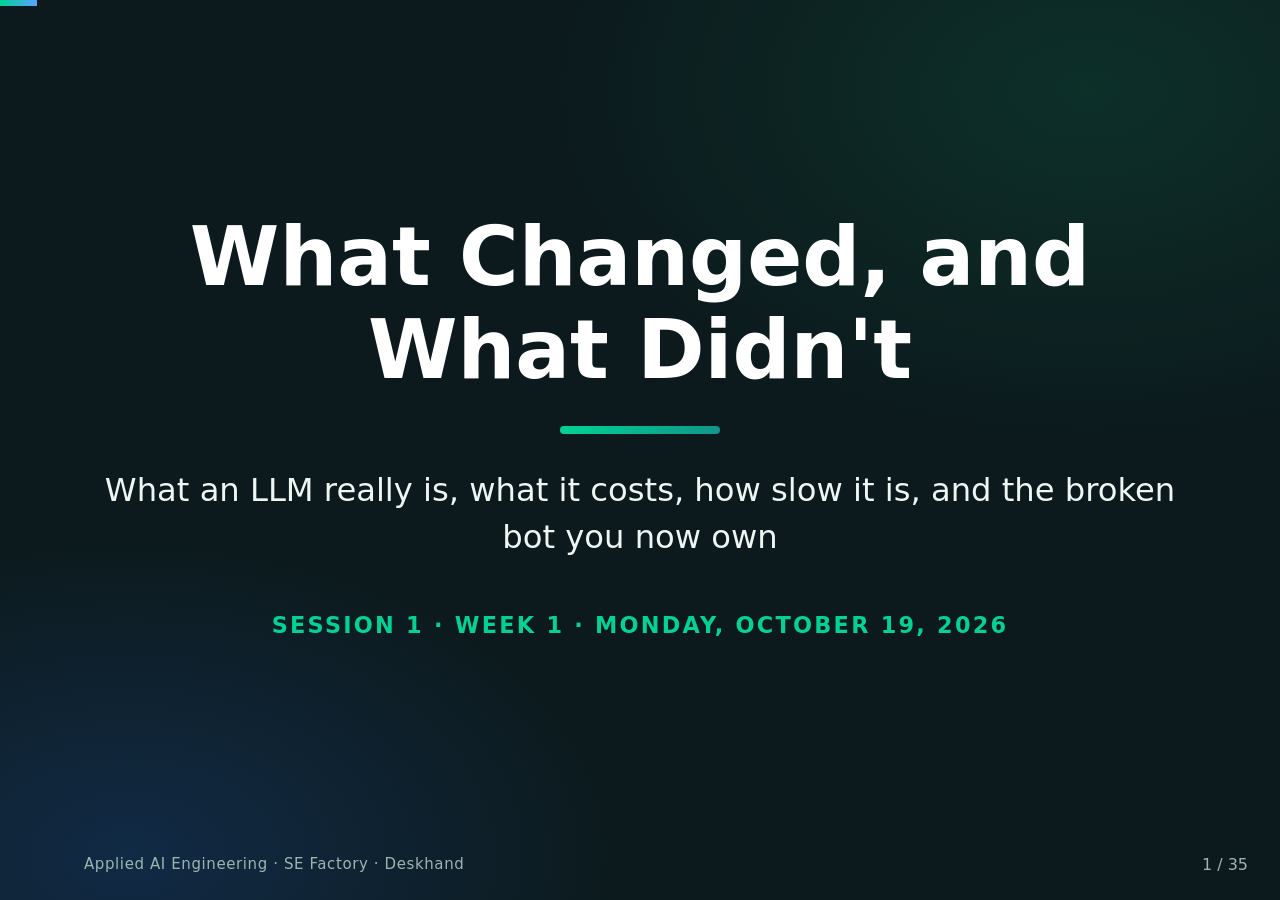
==== slides/session-01.html @ c1d80670 "Push 1: Session 1 slides and handout, checkpoint 01-triage, the lab Session 1's deck and handout, th" ====
<!DOCTYPE html>
<html lang="en">
<head>
<meta charset="utf-8">
<meta name="viewport" content="width=device-width, initial-scale=1">
<title>Session 01: What Changed, and What Didn't</title>
<link rel="stylesheet" href="deck.css">
<script src="deck.js" defer></script>
</head>
<body>
<main class="deck">

<section class="slide lead">
  <h1>What Changed, and What Didn't</h1>
  <p class="subtitle">What an LLM really is, what it costs, how slow it is, and the broken bot you now own</p>
  <p class="session-meta">Session 1 · Week 1 · Monday, October 19, 2026</p>
</section>

<section class="slide">
  <h2><span class="kicker">Today</span>By the end of today you can…</h2>
  <ol>
    <li>Say what an LLM does in <strong>one sentence</strong>.</li>
    <li>Estimate what a prompt <strong>costs</strong>.</li>
    <li>Explain why a chatbot "forgets", and why long chats get expensive.</li>
    <li>Pick a <strong>temperature</strong> for a task.</li>
    <li>Time your calls and log each one with a <code>request_id</code>.</li>
  </ol>
  <div class="callout info" data-label="How today works"><p>No typing in class. You predict before every run, vote with your fingers, and tell me what to try next. Everything you watch runs at home tonight from the repo.</p></div>
</section>

<section class="slide">
  <h2><span class="kicker">The story</span>You just inherited a broken support bot</h2>
  <ul>
    <li>You're the new AI team at <strong>Nimbus Electronics</strong>, an online store.</li>
    <li>The last team built <strong>Deskhand v1</strong>: a bot that reads support tickets and decides what to do.</li>
    <li>In production it caused <strong>10 incidents</strong>. Over 4 weeks you fix them all. It's also your capstone.</li>
  </ul>
  <div class="callout example" data-label="A real ticket: T-1001">
    <p>"I ordered the wireless headphones two weeks ago, order #48291. They arrived with a cracked case. I want a refund or a replacement…"</p>
  </div>
</section>

<section class="slide">
  <h2><span class="kicker">Deskhand v1</span>How the broken bot works</h2>
  <div class="figure">
  <svg viewBox="0 0 1080 250" width="1040" height="241" role="img" aria-label="Deskhand v1 pipeline with a flaw under each step">
    <defs>
      <marker id="arrV" viewBox="0 0 10 10" refX="9" refY="5" markerWidth="8" markerHeight="8" orient="auto-start-reverse">
        <path d="M0 0 L10 5 L0 10 z" fill="#01d294"/>
      </marker>
    </defs>
    <g font-family="Segoe UI, sans-serif" font-size="18" fill="#eef6f3" text-anchor="middle">
      <rect x="8" y="30" width="176" height="74" rx="10" fill="#2e2a14" stroke="#ffc53d"/>
      <text x="96" y="62">Ticket +</text>
      <text x="96" y="86">all 6 policies</text>
      <rect x="230" y="30" width="176" height="74" rx="10" fill="#0d3029" stroke="#01d294"/>
      <text x="318" y="62">One big</text>
      <text x="318" y="86">prompt</text>
      <rect x="452" y="30" width="176" height="74" rx="10" fill="#251f3d" stroke="#b99cff"/>
      <text x="540" y="62" fill="#b99cff">The model</text>
      <text x="540" y="86" font-size="15" fill="#9db5b1">(an API call)</text>
      <rect x="674" y="30" width="176" height="74" rx="10" fill="#0d3029" stroke="#01d294"/>
      <text x="762" y="62">Read the text</text>
      <text x="762" y="86">as JSON</text>
      <rect x="896" y="30" width="176" height="74" rx="10" fill="#0d3029" stroke="#01d294"/>
      <text x="984" y="62">"Refund</text>
      <text x="984" y="86">issued!"</text>
      <line x1="184" y1="67" x2="222" y2="67" stroke="#01d294" stroke-width="2.5" marker-end="url(#arrV)"/>
      <line x1="406" y1="67" x2="444" y2="67" stroke="#01d294" stroke-width="2.5" marker-end="url(#arrV)"/>
      <line x1="628" y1="67" x2="666" y2="67" stroke="#01d294" stroke-width="2.5" marker-end="url(#arrV)"/>
      <line x1="850" y1="67" x2="888" y2="67" stroke="#01d294" stroke-width="2.5" marker-end="url(#arrV)"/>
      <g font-size="16" fill="#ff7a7a">
        <text x="96" y="138">95% of it is policy</text>
        <text x="96" y="160">text it doesn't need</text>
        <text x="318" y="138">"Be generous, we</text>
        <text x="318" y="160">want happy customers!"</text>
        <text x="540" y="138">randomness</text>
        <text x="540" y="160">turned all the way up</text>
        <text x="762" y="138">crashes if the reply</text>
        <text x="762" y="160">isn't perfect JSON</text>
        <text x="984" y="138">nobody checks the</text>
        <text x="984" y="160">amount vs. the order</text>
      </g>
      <text x="540" y="214" font-size="16" fill="#9db5b1">…and the customer watches the raw text appear live. No logs. If anything fails: retry the same thing, then give up.</text>
    </g>
  </svg>
  </div>
  <p class="small muted">The code: <code>checkpoints/00-broken-bot/bot.py</code>, about 80 lines. It looks like most LLM tutorials on the internet.</p>
</section>

<section class="slide demo">
  <h2><span class="kicker">Live demo</span>Three tickets, three ways to fail</h2>
  <div class="cards">
    <div class="card">
      <h4>Ticket A</h4>
      <p>An angry customer wants "every single step" written out.</p>
      <p>→ the answer is cut off mid-JSON, the identical retry is cut off too, three times. Then it returns nothing.</p>
    </div>
    <div class="card">
      <h4>Ticket B</h4>
      <p>"hi, where is my charger? order O-72455…"</p>
      <p>→ "Let me check the shipping status for you!" It can't. That was the whole answer.</p>
    </div>
    <div class="card bad">
      <h4>Ticket C</h4>
      <p>A $24.99 Final Sale band. The customer says they paid <strong>$249.99</strong>.</p>
      <p>→ a $249.99 refund. Nothing checks it.</p>
    </div>
  </div>
  <p>Before each ticket runs: say out loud what you think the bot will do. The wording changes from run to run.</p>
</section>

<section class="slide">
  <h2><span class="kicker">The lesson</span>The scariest failures look correct</h2>
  <div class="cards">
    <div class="card">
      <h4>Visible failure (ticket A)</h4>
      <p>Three cut-off replies on screen. Ugly, but <strong>you can see</strong> something broke.</p>
    </div>
    <div class="card bad">
      <h4>Quiet failure (ticket C)</h4>
      <p>Perfect JSON: <code>{"refund_amount": 249.99}</code>. Polite, confident, wrong, and the money is gone.</p>
    </div>
  </div>
  <div class="callout analogy">
    <p>A SQL query with a typo crashes, and you find it. A query with the wrong <code>WHERE</code> clause returns real-looking wrong rows, and it ships.</p>
  </div>
</section>

<section class="slide scoreboard">
  <h2><span class="kicker">The scoreboard</span>Deskhand v1: the 10-problem incident list</h2>
  <ol class="two-col">
    <li>Sometimes it returns invalid resolution schemas.</li>
    <li>Sometimes it sends customers a generic LLM apology instead of an answer.</li>
    <li>Sometimes partial failures are streamed to the support agent's screen.</li>
    <li>Retries are not always effective.</li>
    <li>The order-lookup API may fail, time out, or return inconsistent data.</li>
    <li>It once suggested a refund larger than the order total.</li>
    <li>Costs spike on long ticket threads.</li>
    <li>The same ticket can produce different resolutions.</li>
    <li>A crash after issuing a refund left the ticket unresolved, and a retry refunded twice.</li>
    <li>Nobody can debug why a specific run failed.</li>
  </ol>
  <p class="small muted">This list goes on the wall. We cross items off as we fix them, every week.</p>
</section>

<section class="slide lead">
  <h1>Part 1 · What is this machine?</h1>
  <p class="subtitle">One sentence that explains most of the failures you just saw</p>
</section>

<section class="slide">
  <h2><span class="kicker">The big picture</span>What changed, and what didn't</h2>
  <div class="cards">
    <div class="card">
      <h4>What changed</h4>
      <p><strong>2019:</strong> label thousands of tickets, train a model, keep a specialist team. Weeks.</p>
      <p><strong>Today:</strong> one API call and a paragraph of instructions. An afternoon.</p>
    </div>
    <div class="card">
      <h4>What didn't</h4>
      <p>The API can be slow, down, or wrong.</p>
      <p>Every call costs money.</p>
      <p>You still need tests and logs.</p>
    </div>
  </div>
  <p>That's <strong>software engineering</strong>, and it's still your job.</p>
</section>

<section class="slide">
  <h2><span class="kicker">The one sentence</span>An LLM predicts the next word. That's it.</h2>
  <div class="figure">
  <svg viewBox="0 0 1080 190" width="1040" height="183" role="img" aria-label="Next-word prediction diagram">
    <defs>
      <marker id="arr2" viewBox="0 0 10 10" refX="9" refY="5" markerWidth="8" markerHeight="8" orient="auto-start-reverse">
        <path d="M0 0 L10 5 L0 10 z" fill="#01d294"/>
      </marker>
    </defs>
    <g font-family="Cascadia Code, Consolas, monospace" font-size="19" fill="#eef6f3">
      <rect x="30" y="60" width="430" height="70" rx="10" fill="#2e2a14" stroke="#ffc53d"/>
      <text x="55" y="102">The customer wants a</text>
      <rect x="530" y="60" width="180" height="70" rx="10" fill="#251f3d" stroke="#b99cff"/>
      <text x="572" y="90" font-family="Segoe UI, sans-serif" fill="#b99cff">the model</text>
      <text x="548" y="115" font-family="Segoe UI, sans-serif" font-size="15" fill="#9db5b1">scores every word</text>
      <line x1="460" y1="95" x2="522" y2="95" stroke="#01d294" stroke-width="2.5" marker-end="url(#arr2)"/>
      <line x1="710" y1="95" x2="772" y2="95" stroke="#01d294" stroke-width="2.5" marker-end="url(#arr2)"/>
      <g font-size="18">
        <text x="790" y="45" fill="#b4f05a">refund      62%</text>
        <text x="790" y="80" fill="#eef6f3">replacement 24%</text>
        <text x="790" y="115" fill="#9db5b1">discount     9%</text>
        <text x="790" y="150" fill="#9db5b1">unicorn      0.001%</text>
      </g>
    </g>
  </svg>
  </div>
  <div class="callout plain">
    <p>An <strong>LLM</strong> (large language model) is a program trained on a huge amount of text. Given some text, it scores every possible next word, picks one, and <strong>repeats</strong>. Like your phone's autocomplete, scaled up enormously.</p>
  </div>
</section>

<section class="slide">
  <h2><span class="kicker">The one sentence</span>Watch it write, one piece at a time</h2>
  <div class="figure">
  <svg viewBox="0 0 1080 250" width="1040" height="241" role="img" aria-label="The model appending one token per step">
    <g font-family="Cascadia Code, Consolas, monospace" font-size="20" fill="#9db5b1">
      <text x="20" y="40" font-family="Segoe UI, sans-serif" font-size="16" fill="#01d294">step 1</text>
      <text x="110" y="40">The customer wants a <tspan fill="#b4f05a">refund</tspan></text>
      <text x="20" y="90" font-family="Segoe UI, sans-serif" font-size="16" fill="#01d294">step 2</text>
      <text x="110" y="90">The customer wants a refund <tspan fill="#b4f05a">for</tspan></text>
      <text x="20" y="140" font-family="Segoe UI, sans-serif" font-size="16" fill="#01d294">step 3</text>
      <text x="110" y="140">The customer wants a refund for <tspan fill="#b4f05a">the</tspan></text>
      <text x="20" y="190" font-family="Segoe UI, sans-serif" font-size="16" fill="#01d294">step 4</text>
      <text x="110" y="190">The customer wants a refund for the <tspan fill="#b4f05a">cracked</tspan></text>
      <text x="110" y="236" font-family="Segoe UI, sans-serif" font-size="17">…each step re-reads everything so far, adds one piece, and stops when it predicts "end".</text>
    </g>
  </svg>
  </div>
  <p>Every reply is written <strong>one token at a time</strong>. That's why answers appear word by word, and why long answers take longer.</p>
</section>

<section class="slide">
  <h2><span class="kicker">So what?</span>Four consequences of "predict the next token"</h2>
  <div class="cards">
    <div class="card">
      <h4>Sounds right, isn't</h4>
      <p>Confident, made-up answers.</p>
      <p class="muted">v1: a refund above the order total</p>
    </div>
    <div class="card">
      <h4>Looks nothing up</h4>
      <p>Knows nothing about <em>your</em> orders.</p>
      <p class="muted">v1: can't know O‑46633 cost $24.99</p>
    </div>
    <div class="card">
      <h4>JSON is just text</h4>
      <p>Sometimes it isn't valid JSON.</p>
      <p class="muted">v1: ticket A's JSON was cut off</p>
    </div>
    <div class="card">
      <h4>Starts from zero</h4>
      <p>No memory between calls.</p>
      <p class="muted">v1: re-sends all 6 policies</p>
    </div>
  </div>
  <p>These aren't bugs the provider will fix. They come from <strong>how the machine works</strong>, so your code has to handle them.</p>
</section>

<section class="slide check">
  <h2><span class="kicker">Quick check</span>Predict what happens</h2>
  <blockquote>A customer writes to Deskhand v1: <em>"Where is my order O-48291? When will it arrive?"</em></blockquote>
  <p>What does the bot answer?</p>
  <ol class="small">
    <li>"I don't have access to order information."</li>
    <li>A confident, specific, made-up answer: <em>"Your order shipped yesterday and will arrive Thursday."</em></li>
    <li>It looks up the order and gives the real status.</li>
  </ol>
  <p class="small muted">Vote with your fingers: 1, 2 or 3.</p>
</section>

<section class="slide">
  <h2><span class="kicker">Tokens</span>What the model actually reads</h2>
  <div class="figure">
  <svg viewBox="0 0 1080 112" width="1040" height="108" role="img" aria-label="A sentence split into 10 tokens">
    <g font-family="Cascadia Code, Consolas, monospace" font-size="22" fill="#eef6f3" text-anchor="middle">
    <rect x="166" y="10" width="42" height="50" rx="8" fill="#0d3029" stroke="#24413f"/>
    <text x="187" y="43">I</text>
    <rect x="218" y="10" width="84" height="50" rx="8" fill="#112a45" stroke="#24413f"/>
    <text x="260" y="43">want</text>
    <rect x="312" y="10" width="42" height="50" rx="8" fill="#0d3029" stroke="#24413f"/>
    <text x="333" y="43">a</text>
    <rect x="364" y="10" width="112" height="50" rx="8" fill="#112a45" stroke="#24413f"/>
    <text x="420" y="43">refund</text>
    <rect x="486" y="10" width="70" height="50" rx="8" fill="#0d3029" stroke="#24413f"/>
    <text x="521" y="43">for</text>
    <rect x="566" y="10" width="98" height="50" rx="8" fill="#112a45" stroke="#24413f"/>
    <text x="615" y="43">order</text>
    <rect x="674" y="10" width="42" height="50" rx="8" fill="#2e2a14" stroke="#ffc53d"/>
    <text x="695" y="43">O</text>
    <rect x="726" y="10" width="42" height="50" rx="8" fill="#2e2a14" stroke="#ffc53d"/>
    <text x="747" y="43">-</text>
    <rect x="778" y="10" width="70" height="50" rx="8" fill="#2e2a14" stroke="#ffc53d"/>
    <text x="813" y="43">482</text>
    <rect x="858" y="10" width="56" height="50" rx="8" fill="#2e2a14" stroke="#ffc53d"/>
    <text x="886" y="43">91</text>
    <path d="M674 66 v8 H914 v-8" fill="none" stroke="#ffc53d" stroke-width="2"/>
    <text x="794" y="100" font-family="Segoe UI, sans-serif" font-size="18" fill="#ffc53d">one order ID = 4 tokens</text>
    <text x="166" y="100" text-anchor="start" font-family="Segoe UI, sans-serif" font-size="18" fill="#9db5b1">7 words → 10 tokens</text>
    </g></svg>
  </div>
  <div class="callout plain">
    <p>A <strong>token</strong> is a piece of text: a word, part of a word, or a symbol. Models read, write and charge in tokens. 1 token ≈ ¾ of an English word.</p>
  </div>
  <p>Capitals, prices and IDs cost more: <code>REFUND</code> is 2 tokens, <code>$24.99</code> is 4.</p>
</section>

<section class="slide">
  <h2><span class="kicker">Context window</span>The model's desk</h2>
  <div class="callout analogy">
    <p>The <strong>context window</strong> is everything the model can see in one call: instructions, documents, the conversation, and the answer it's writing. Think of a desk: a fixed size, wiped after every call, and you pay for everything on it.</p>
  </div>
  <div class="callout example" data-label="Ticket T-1001 in Deskhand v1">
    <p>The whole desk: <strong>2,431 tokens</strong>. The customer's message: <strong>47</strong> of them, about 2%. The other 98% is instructions and policies, paid for on every ticket.</p>
  </div>
  <p class="small">gpt-4.1-mini's desk holds about 1 million tokens, about eight 300-page books.</p>
</section>

<section class="slide">
  <h2><span class="kicker">Context window</span>Then how does ChatGPT "remember"?</h2>
  <div class="callout analogy">
    <p>It doesn't. The app <strong>re-sends the whole conversation</strong> on every turn, like an HTTP API with no sessions where every request carries the full history in its body.</p>
  </div>
  <table>
    <tr><th>Turn</th><th>What gets sent to the model</th><th>Tokens sent</th></tr>
    <tr><td>1</td><td>instructions + policies + message 1</td><td>2,400</td></tr>
    <tr><td>2</td><td>instructions + policies + message 1 + reply 1 + message 2</td><td>2,600</td></tr>
    <tr><td>9</td><td>…everything so far</td><td>4,000</td></tr>
    <tr><td colspan="2"><strong>Total for a 9-turn thread</strong></td><td><strong>28,800</strong>, 12× a single call</td></tr>
  </table>
  <p class="small">This is incident <strong>#7</strong>: <em>"costs spike on long ticket threads."</em> Nobody wrote a bug. The bill grows because of how the machine works.</p>
</section>

<section class="slide">
  <h2><span class="kicker">Temperature</span>How the next token gets picked</h2>
  <div class="callout plain">
    <p><strong>Temperature</strong> is a number you send with each call: how random the pick is. Here the model is completing <code>Resolution: issue a ___</code>.</p>
  </div>
  <div class="figure">
  <svg viewBox="0 0 1080 250" width="900" height="208" role="img" aria-label="Next-token probabilities at three temperatures">
    <g font-family="Segoe UI, sans-serif" font-size="18" fill="#eef6f3">
    <rect x="10" y="8" width="340" height="232" rx="12" fill="#0d3029" stroke="#01d294"/>
    <text x="180" y="40" text-anchor="middle" font-size="22" fill="#01d294">temperature 0</text>
    <text x="26" y="84" fill="#9db5b1">refund</text>
    <rect x="135" y="68" width="145" height="22" rx="3" fill="#b4f05a"/>
    <text x="288" y="84" font-size="19">100%</text>
    <text x="26" y="126" fill="#9db5b1">replacement</text>
    <rect x="135" y="110" width="2" height="22" rx="3" fill="#6f8f8a"/>
    <text x="145" y="126" font-size="19">0%</text>
    <text x="26" y="168" fill="#9db5b1">store credit</text>
    <rect x="135" y="152" width="2" height="22" rx="3" fill="#6f8f8a"/>
    <text x="145" y="168" font-size="19">0%</text>
    <text x="26" y="210" fill="#9db5b1">apology</text>
    <rect x="135" y="194" width="2" height="22" rx="3" fill="#6f8f8a"/>
    <text x="145" y="210" font-size="19">0%</text>
    <rect x="370" y="8" width="340" height="232" rx="12" fill="#2e2a14" stroke="#ffc53d"/>
    <text x="540" y="40" text-anchor="middle" font-size="22" fill="#ffc53d">temperature 1.0</text>
    <text x="386" y="84" fill="#9db5b1">refund</text>
    <rect x="495" y="68" width="90" height="22" rx="3" fill="#b4f05a"/>
    <text x="593" y="84" font-size="19">62%</text>
    <text x="386" y="126" fill="#9db5b1">replacement</text>
    <rect x="495" y="110" width="35" height="22" rx="3" fill="#6f8f8a"/>
    <text x="538" y="126" font-size="19">24%</text>
    <text x="386" y="168" fill="#9db5b1">store credit</text>
    <rect x="495" y="152" width="14" height="22" rx="3" fill="#6f8f8a"/>
    <text x="517" y="168" font-size="19">10%</text>
    <text x="386" y="210" fill="#9db5b1">apology</text>
    <rect x="495" y="194" width="6" height="22" rx="3" fill="#6f8f8a"/>
    <text x="509" y="210" font-size="19">4%</text>
    <rect x="730" y="8" width="340" height="232" rx="12" fill="#3a1c1f" stroke="#ff7a7a"/>
    <text x="900" y="40" text-anchor="middle" font-size="22" fill="#ff7a7a">temperature 1.5</text>
    <text x="746" y="84" fill="#9db5b1">refund</text>
    <rect x="855" y="68" width="72" height="22" rx="3" fill="#b4f05a"/>
    <text x="935" y="84" font-size="19">50%</text>
    <text x="746" y="126" fill="#9db5b1">replacement</text>
    <rect x="855" y="110" width="39" height="22" rx="3" fill="#6f8f8a"/>
    <text x="902" y="126" font-size="19">27%</text>
    <text x="746" y="168" fill="#9db5b1">store credit</text>
    <rect x="855" y="152" width="22" height="22" rx="3" fill="#6f8f8a"/>
    <text x="885" y="168" font-size="19">15%</text>
    <text x="746" y="210" fill="#9db5b1">apology</text>
    <rect x="855" y="194" width="12" height="22" rx="3" fill="#6f8f8a"/>
    <text x="875" y="210" font-size="19">8%</text>
    </g></svg>
  </div>
  <p>Deskhand v1 uses <code>temperature=1.0</code>: the same ticket gets different answers. That's incident <strong>#8</strong>.</p>
</section>

<section class="slide check">
  <h2><span class="kicker">Quick check</span>Pick a temperature: 0 or ~1?</h2>
  <ol>
    <li>Sort a ticket into <code>refund</code> / <code>shipping</code> / <code>warranty</code>.</li>
    <li>Pull the order ID out of a customer's message.</li>
    <li>Write 5 different subject lines for a "sorry for the delay" email campaign.</li>
    <li>Decide how much money to refund.</li>
  </ol>
  <p class="small muted">Rule of thumb: <strong>0 when a program reads the output</strong>. Higher only when you want variety for a human to choose from.</p>
</section>

<section class="slide">
  <h2><span class="kicker">Capability map</span>What to trust it with</h2>
  <div class="cards">
    <div class="card good">
      <h4>Good at</h4>
      <p>Classify, extract, summarise, rewrite.</p>
      <p><em>"A refund request, and the customer is angry."</em></p>
      <p><strong>Use it.</strong></p>
    </div>
    <div class="card">
      <h4>Fakes convincingly</h4>
      <p>Your business's facts, exact maths, citations.</p>
      <p><em>"Our refund window is 30 days."</em> (it's 14)</p>
      <p><strong>Use it, then check it.</strong></p>
    </div>
    <div class="card bad">
      <h4>Can't do at all</h4>
      <p>Live data, memory of past calls, actions.</p>
      <p><em>"I've refunded you $24.99."</em> (it can't)</p>
      <p><strong>Give it tools. Code decides.</strong></p>
    </div>
  </div>
  <p>The middle one is the dangerous one: fluent, confident, wrong.</p>
</section>

<section class="slide lead">
  <h1>Part 2 · Cost, speed, and where the model sits</h1>
  <p class="subtitle">The limits that decide whether an AI feature is a product or a demo</p>
</section>

<section class="slide">
  <h2><span class="kicker">Cost</span>The arithmetic of one call</h2>
  <pre><code>cost = input tokens  × input price      <span class="comment"># what you send</span>
     + output tokens × output price     <span class="comment"># what the model writes; prices are per 1 million tokens</span></code></pre>
  <table>
    <tr><th>Deskhand v1, ticket T-1001, on gpt-4.1-mini</th><th>Tokens</th><th>Price per 1M</th><th>Cost</th></tr>
    <tr><td>Input: instructions + 6 policies + ticket</td><td>2,431</td><td>$0.40</td><td>$0.00097</td></tr>
    <tr><td>Output: the JSON answer</td><td>~150</td><td>$1.60</td><td>$0.00024</td></tr>
    <tr><td><strong>One call</strong></td><td></td><td></td><td><strong>≈ $0.0012</strong></td></tr>
  </table>
  <p>Output costs <strong>4×</strong> input. One call is a tenth of a cent. Next: how it becomes 90 cents.</p>
</section>

<section class="slide">
  <h2><span class="kicker">Cost</span>How a $0.001 call becomes a $0.90 resolution</h2>
  <table>
    <tr><th>Change</th><th>Why teams do it</th><th>Per ticket</th></tr>
    <tr><td>Deskhand v1: 1 call, small model</td><td>(the starting point)</td><td>$0.0012</td></tr>
    <tr><td>A bigger model (gpt-4.1)</td><td>"answers are better"</td><td>$0.006</td></tr>
    <tr><td>An agent: 12 calls, ~30,000 tokens each</td><td>"so it can look things up"</td><td>$0.77</td></tr>
    <tr><td>1 run in 5 retried from the start</td><td>"it's flaky"</td><td><span class="bad"><strong>$0.92</strong></span></td></tr>
  </table>
  <div class="callout watch">
    <p>$0.90 of tokens on a $12 order is a broken product, and every step looked reasonable. Measure cost per <strong>successful</strong> resolution, retries included.</p>
  </div>
</section>

<section class="slide">
  <h2><span class="kicker">Latency</span>Calls take seconds, and some take much longer</h2>
  <div class="figure">
  <svg viewBox="0 0 1080 280" width="1040" height="270" role="img" aria-label="20 latencies sorted, average versus p95">
    <g font-family="Segoe UI, sans-serif" font-size="16" fill="#9db5b1">
    <rect x="60" y="198" width="38" height="38" rx="4" fill="#35524f"/>
    <text x="79" y="258" text-anchor="middle" font-size="14">1</text>
    <rect x="110" y="196" width="38" height="40" rx="4" fill="#35524f"/>
    <text x="129" y="258" text-anchor="middle" font-size="14">2</text>
    <rect x="160" y="194" width="38" height="42" rx="4" fill="#35524f"/>
    <text x="179" y="258" text-anchor="middle" font-size="14">3</text>
    <rect x="210" y="192" width="38" height="44" rx="4" fill="#35524f"/>
    <text x="229" y="258" text-anchor="middle" font-size="14">4</text>
    <rect x="260" y="191" width="38" height="45" rx="4" fill="#35524f"/>
    <text x="279" y="258" text-anchor="middle" font-size="14">5</text>
    <rect x="310" y="190" width="38" height="46" rx="4" fill="#35524f"/>
    <text x="329" y="258" text-anchor="middle" font-size="14">6</text>
    <rect x="360" y="189" width="38" height="47" rx="4" fill="#35524f"/>
    <text x="379" y="258" text-anchor="middle" font-size="14">7</text>
    <rect x="410" y="188" width="38" height="48" rx="4" fill="#35524f"/>
    <text x="429" y="258" text-anchor="middle" font-size="14">8</text>
    <rect x="460" y="187" width="38" height="49" rx="4" fill="#35524f"/>
    <text x="479" y="258" text-anchor="middle" font-size="14">9</text>
    <rect x="510" y="185" width="38" height="51" rx="4" fill="#35524f"/>
    <text x="529" y="258" text-anchor="middle" font-size="14">10</text>
    <rect x="560" y="184" width="38" height="52" rx="4" fill="#35524f"/>
    <text x="579" y="258" text-anchor="middle" font-size="14">11</text>
    <rect x="610" y="181" width="38" height="55" rx="4" fill="#35524f"/>
    <text x="629" y="258" text-anchor="middle" font-size="14">12</text>
    <rect x="660" y="180" width="38" height="56" rx="4" fill="#35524f"/>
    <text x="679" y="258" text-anchor="middle" font-size="14">13</text>
    <rect x="710" y="177" width="38" height="59" rx="4" fill="#35524f"/>
    <text x="729" y="258" text-anchor="middle" font-size="14">14</text>
    <rect x="760" y="174" width="38" height="62" rx="4" fill="#35524f"/>
    <text x="779" y="258" text-anchor="middle" font-size="14">15</text>
    <rect x="810" y="170" width="38" height="66" rx="4" fill="#35524f"/>
    <text x="829" y="258" text-anchor="middle" font-size="14">16</text>
    <rect x="860" y="162" width="38" height="74" rx="4" fill="#35524f"/>
    <text x="879" y="258" text-anchor="middle" font-size="14">17</text>
    <rect x="910" y="149" width="38" height="87" rx="4" fill="#35524f"/>
    <text x="929" y="258" text-anchor="middle" font-size="14">18</text>
    <rect x="960" y="109" width="38" height="127" rx="4" fill="#ffc53d"/>
    <text x="979" y="258" text-anchor="middle" font-size="14">19</text>
    <rect x="1010" y="39" width="38" height="197" rx="4" fill="#ff7a7a"/>
    <text x="1029" y="258" text-anchor="middle" font-size="14">20</text>
    <line x1="50" y1="172" x2="1060" y2="172" stroke="#01d294" stroke-width="2" stroke-dasharray="7 6"/>
    <text x="58" y="162" fill="#01d294" font-size="18">average ≈ 2.0 s: looks fine</text>
    <text x="949" y="97" text-anchor="end" fill="#ffc53d" font-size="18">p95 = 3.9 s (call #19)</text>
    <text x="999" y="24" text-anchor="end" fill="#ff7a7a" font-size="18">slowest = 6.1 s</text>
    <text x="540" y="278" text-anchor="middle" font-size="15">20 calls, sorted fastest → slowest (example run)</text>
    </g></svg>
  </div>
  <div class="callout plain">
    <p><strong>p95</strong> is the time that 95% of calls beat. With 20 calls: sort them, take the 19th. The average hides the slow tail: here one customer in 20 waits about <strong>twice</strong> the average.</p>
  </div>
</section>

<section class="slide check">
  <h2><span class="kicker">Quick check</span>Make it faster</h2>
  <p>A Deskhand call takes about 4 seconds. Your manager wants 3. Which change helps most?</p>
  <ol>
    <li>Send only <code>refund-policy.md</code> instead of all six: the prompt drops from 2,431 to about 520 tokens.</li>
    <li>Ask for a short JSON answer and cap it with <code>max_tokens</code>: the answer drops from 150 to 50 tokens.</li>
    <li>Change <code>temperature</code> from 1.0 to 0.</li>
  </ol>
  <p class="small muted">Vote with your fingers: 1, 2 or 3. Then a second vote: which one saves the most money?</p>
</section>

<section class="slide">
  <h2><span class="kicker">Architecture</span>Where the LLM call sits</h2>
  <div class="figure">
  <svg viewBox="0 60 1080 185" width="1040" height="178" role="img" aria-label="Request path with LLM call">
    <defs>
      <marker id="arr3" viewBox="0 0 10 10" refX="9" refY="5" markerWidth="8" markerHeight="8" orient="auto-start-reverse">
        <path d="M0 0 L10 5 L0 10 z" fill="#01d294"/>
      </marker>
    </defs>
    <g font-family="Segoe UI, sans-serif" font-size="19" fill="#eef6f3" text-anchor="middle">
      <rect x="20" y="70" width="150" height="60" rx="10" fill="#2e2a14" stroke="#ffc53d"/>
      <text x="95" y="106">Customer</text>
      <rect x="240" y="70" width="180" height="60" rx="10" fill="#0d3029" stroke="#01d294"/>
      <text x="330" y="98">Your service</text>
      <text x="330" y="120" font-size="15" fill="#9db5b1">request_id born here</text>
      <rect x="490" y="70" width="180" height="60" rx="10" fill="#251f3d" stroke="#b99cff"/>
      <text x="580" y="98" fill="#b99cff">LLM API</text>
      <text x="580" y="120" font-size="15" fill="#9db5b1">slow · paid · can fail</text>
      <rect x="740" y="70" width="180" height="60" rx="10" fill="#0d3029" stroke="#01d294"/>
      <text x="830" y="98">Check the answer</text>
      <text x="830" y="120" font-size="15" fill="#9db5b1">never trust it as is</text>
      <line x1="170" y1="100" x2="232" y2="100" stroke="#01d294" stroke-width="2.5" marker-end="url(#arr3)"/>
      <line x1="420" y1="100" x2="482" y2="100" stroke="#01d294" stroke-width="2.5" marker-end="url(#arr3)"/>
      <line x1="670" y1="100" x2="732" y2="100" stroke="#01d294" stroke-width="2.5" marker-end="url(#arr3)"/>
      <rect x="240" y="185" width="430" height="52" rx="10" fill="#112a45" stroke="#5aa2ff" stroke-dasharray="6 5"/>
      <text x="455" y="217" font-size="17" fill="#5aa2ff">logs: tokens · cost · latency · request_id</text>
      <line x1="330" y1="130" x2="330" y2="180" stroke="#5aa2ff" stroke-width="2" stroke-dasharray="4 4"/>
      <line x1="580" y1="130" x2="580" y2="180" stroke="#5aa2ff" stroke-width="2" stroke-dasharray="4 4"/>
      <rect x="960" y="70" width="100" height="60" rx="10" fill="#2e2a14" stroke="#ffc53d"/>
      <text x="1010" y="106">Reply</text>
      <line x1="920" y1="100" x2="952" y2="100" stroke="#01d294" stroke-width="2.5" marker-end="url(#arr3)"/>
    </g>
  </svg>
  </div>
  <div class="callout analogy">
    <p>A payment provider. You never call it without a timeout, and you never write its response to the database unchecked. Same rules here, plus one: this API can return a confident wrong answer with a <code>200 OK</code>.</p>
  </div>
</section>

<section class="slide">
  <h2><span class="kicker">Habit</span>Log every call, starting today</h2>
  <div class="callout analogy">
    <p>A <code>request_id</code> is a parcel tracking number. Every log line for that request carries it, so you can follow one request through every step.</p>
  </div>
  <pre><code>{"ts": "2026-10-19T18:04:11Z", "request_id": "a1b2c3d4",
 "event": "llm.call", "model": "gpt-4.1-mini",
 "prompt_tokens": 2431, "completion_tokens": 152,
 "cost_usd": 0.0012, "latency_ms": 1840}</code></pre>
  <ul>
    <li>One JSON line per call, appended to <code>logs/runs.jsonl</code>.</li>
    <li>A customer complains? Search for their <code>request_id</code>. That starts fixing incident <strong>#10</strong>.</li>
  </ul>
</section>

<section class="slide demo">
  <h2><span class="kicker">Live demo</span>Measure it, then find it in the log</h2>
  <div class="cards">
    <div class="card"><h4>Three prompt sizes</h4><p>T-1001 alone, then with the refund policy, then with all six policies.</p><p>Predict the token count of each. Does the answer get better?</p></div>
    <div class="card"><h4>20 calls, one prompt</h4><p>Same question twenty times, every call logged.</p><p>Predict: how much slower is p95 than the average?</p></div>
    <div class="card"><h4>5 calls at temperature 1.0</h4><p>"Suggest a resolution in two sentences."</p><p>Predict: how many different decisions out of five?</p></div>
  </div>
  <p>Then you call out one request ID from the screen, and we find its line in <code>logs/runs.jsonl</code>.</p>
</section>

<section class="slide">
  <h2><span class="kicker">Recap</span>Five things to remember</h2>
  <ol>
    <li>An LLM <strong>predicts the next token</strong>. Likely is not the same as true.</li>
    <li>It only knows what is in <strong>this call's context window</strong>. No memory, no database.</li>
    <li><strong>Tokens are the meter</strong>: cost, speed and space are all counted in them.</li>
    <li><strong>Temperature 0</strong> for anything a program reads.</li>
    <li>Treat the model as a slow, paid, unreliable API: <strong>check its output, log every call</strong>.</li>
  </ol>
</section>

<section class="slide scoreboard">
  <h2><span class="kicker">Wrap</span>Scoreboard: 0 / 10 retired</h2>
  <ol class="two-col">
    <li>Sometimes it returns invalid resolution schemas.</li>
    <li>Sometimes it sends customers a generic LLM apology instead of an answer.</li>
    <li>Sometimes partial failures are streamed to the support agent's screen.</li>
    <li>Retries are not always effective.</li>
    <li>The order-lookup API may fail, time out, or return inconsistent data.</li>
    <li>It once suggested a refund larger than the order total.</li>
    <li>Costs spike on long ticket threads.</li>
    <li>The same ticket can produce different resolutions.</li>
    <li>A crash after issuing a refund left the ticket unresolved, and a retry refunded twice.</li>
    <li>Nobody can debug why a specific run failed.</li>
  </ol>
  <p class="small">Nothing fixed yet, but you now know <strong>why</strong> #7 and #8 happen, and you started the habit that fixes #10. Wednesday we start crossing lines off: <strong>Session 2, Prompting as Engineering</strong>.</p>
</section>

<section class="slide home">
  <h2><span class="kicker">Before Wednesday</span>Tonight, if you want your hands on it</h2>
  <ol>
    <li>Check your setup, then run <code>incidents.py</code> three times. Write down the refund amount for ticket C each time. How much did the bot's "mood" cost Nimbus?</li>
    <li>The four steps after the next slide, about an hour: your first logged call, three prompt sizes, 20 calls with p95. Keep your <code>logs/runs.jsonl</code>; we'll use it again.</li>
    <li>Imagine a v1 run just failed for a customer on the phone. List every piece of information you wish you had. <span class="muted">That list is the next four weeks.</span></li>
  </ol>
  <p class="small">Written out in <code>handouts/session-01.md</code>. Wednesday: Prompting as Engineering.</p>
</section>

<section class="slide lead">
  <h1>After class</h1>
  <p class="subtitle">Tonight's steps, written out. Not shown in class: open them when you have the repo.</p>
</section>

<section class="slide home">
  <h2><span class="kicker">Tonight · step 1</span>Check your setup and watch v1 fail</h2>
  <pre><code>python ..\prep-kit\code\check_setup.py   <span class="comment"># from deskhand-workshop/: should end "Ready for Day 1"</span>
cd checkpoints\00-broken-bot
python incidents.py                   <span class="comment"># run it from its own folder</span></code></pre>
  <ul>
    <li>Skipped the prep kit? Get it from <code>github.com/hasankanaan26/prep-kit</code>. Its steps 01 and 08 get you set up.</li>
    <li>Prefer a browser? From the repo root: <code>python lab/server.py</code>, open <code>localhost:8010</code>, pick checkpoint 00.</li>
  </ul>
</section>

<section class="slide home">
  <h2><span class="kicker">Tonight · step 2</span>Your first API call, done properly</h2>
  <pre><code>import json, time, uuid
from dotenv import load_dotenv
from openai import OpenAI            <span class="comment"># on Azure: AzureOpenAI, set up as in bot.py</span>
load_dotenv()                        <span class="comment"># loads your keys from .env</span>
client = OpenAI()
request_id = uuid.uuid4().hex[:8]    <span class="comment"># this call's tracking number</span>
t0 = time.perf_counter()
resp = client.chat.completions.create(
    model="gpt-4o-mini", temperature=0,       <span class="comment"># on Azure: your deployment name</span>
    messages=[{"role": "user", "content": "Say hello to Nimbus."}])
latency_ms = round((time.perf_counter() - t0) * 1000)</code></pre>
  <p class="small">Print the reply, both token counts from <code>resp.usage</code> and <code>latency_ms</code>, then append them with the <code>request_id</code> as <strong>one JSON line</strong> to <code>logs/runs.jsonl</code>.</p>
</section>

<section class="slide home">
  <h2><span class="kicker">Tonight · step 3</span>Count tokens, put a price on them</h2>
  <ul>
    <li>Take ticket <code>T-1001</code> (cracked headphones) from <code>shared/data/tickets.json</code>.</li>
    <li>Send it three ways and fill in the table:</li>
  </ul>
  <table>
    <tr><th>Prompt</th><th>Prompt tokens</th><th>Output tokens</th><th>Cost</th><th>Was the answer better?</th></tr>
    <tr><td>Ticket only</td><td></td><td></td><td></td><td></td></tr>
    <tr><td>Ticket + <code>refund-policy.md</code></td><td></td><td></td><td></td><td></td></tr>
    <tr><td>Ticket + all six policies</td><td></td><td></td><td></td><td></td></tr>
  </table>
  <p class="small">Cost = tokens × price ÷ 1,000,000. Prices: <code>PRICE_TABLE</code> in <code>checkpoints/01-triage/llm.py</code>. Bonus: count tokens <em>before</em> sending with <code>tiktoken</code>.</p>
</section>

<section class="slide home">
  <h2><span class="kicker">Tonight · step 4</span>20 calls: cost, average, p95</h2>
  <ul>
    <li>Loop the same prompt 20 times, e.g. <em>"Classify this ticket as refund, replacement or question: …"</em> with T-1001. Log every call.</li>
    <li>Compute the total cost and the average latency.</li>
    <li>Compute p95: <code>sorted(latencies)[18]</code>, the 19th of 20.</li>
    <li>Compare: how much bigger is your p95 than your average?</li>
    <li>Bonus: run 5 calls at <code>temperature=1.0</code> asking for a one-sentence resolution. Are the 5 answers the same?</li>
  </ul>
</section>

</main>
</body>
</html>
---- slides/deck.css ----
/* ============================================================
   Deskhand workshop: shared slide theme
   SE Factory palette on a deep slate: brand green #01d294 → teal #11958a,
   with blue, yellow, violet and coral for variety.
   Slides are <section class="slide"> inside <main class="deck">.
   Every color is a token below. Inline SVG diagrams use the same hex
   values (see "SVG palette"), and tools/html2pptx.js mirrors them.
   ============================================================ */

:root {
  /* surfaces */
  --bg: #0c1a1d;          /* deep slate */
  --surface: #13272b;     /* boxes, code */
  --border: #24413f;
  --fg: #eef6f3;
  --muted: #9db5b1;
  --white: #ffffff;

  /* brand */
  --green: #01d294;       /* SE Factory primary green */
  --teal: #11958a;        /* gradient stop */
  --accent: var(--green);

  /* vivid secondaries */
  --blue: #5aa2ff;
  --yellow: #ffc53d;
  --violet: #b99cff;
  --coral: #ff7a7a;
  --lime: #b4f05a;

  /* tinted backgrounds for callouts and cards */
  --tint-green: #0d3029;
  --tint-blue: #112a45;
  --tint-yellow: #2e2a14;
  --tint-violet: #251f3d;
  --tint-coral: #3a1c1f;

  /* meaning */
  --good: var(--lime);
  --bad: var(--coral);
  --warn: var(--yellow);
  --code-bg: var(--surface);
  --code-fg: #d8fff0;

  --grad: linear-gradient(90deg, #01d294 0%, #11958a 100%);
  --heading-font: "Space Grotesk", "Segoe UI Semibold", "Segoe UI", system-ui, sans-serif;
}

/* SVG palette (for diagram authors; these are the hex values to use inline)
   text #eef6f3 · muted text #9db5b1 · box fill #13272b · box border #24413f
   green #01d294 · blue #5aa2ff · yellow #ffc53d · violet #b99cff · coral #ff7a7a
   lime #b4f05a · green tint #0d3029 · blue tint #112a45 · yellow tint #2e2a14
   violet tint #251f3d · coral tint #3a1c1f · dim line #35524f · dim text #6f8f8a */

* { box-sizing: border-box; }

html, body {
  margin: 0;
  padding: 0;
  height: 100%;
  background: var(--bg);
  color: var(--fg);
  font-family: "Inter", "Segoe UI", system-ui, -apple-system, "Helvetica Neue", Arial, sans-serif;
  font-size: 28px;            /* base sized for 1280x720 projection */
  line-height: 1.45;
}

.deck {
  position: fixed;
  inset: 0;
  overflow: hidden;
}

/* ---- slides ---- */
.slide {
  display: none;
  position: absolute;
  inset: 0;
  padding: 52px 84px 90px;
  flex-direction: column;
  justify-content: flex-start;
  overflow: hidden;
}
.slide.current { display: flex; }
/* never squeeze a block to fit: a too-full slide must look too full (and get split) */
.slide > * { flex-shrink: 0; }

/* brand stripe across the top of every content slide */
.slide:not(.lead)::before {
  content: "";
  position: absolute;
  top: 0;
  left: 0;
  right: 0;
  height: 6px;
  background: var(--grad);
}

/* footer on every slide */
.slide::after {
  content: "Applied AI Engineering \00B7  SE Factory \00B7  Deskhand";
  position: absolute;
  bottom: 24px;
  left: 84px;
  font-size: 15px;
  letter-spacing: 0.04em;
  color: var(--muted);
}

/* ---- headings ---- */
h1, h2, h3 { margin: 0 0 0.5em; line-height: 1.15; font-weight: 700; font-family: var(--heading-font); }
h1 { font-size: 2.3em; }
h2 { font-size: 1.55em; color: var(--white); }
h2 .kicker, h3 .kicker {
  display: table;             /* a pill on its own line, as wide as its text */
  font-family: "Inter", "Segoe UI", system-ui, sans-serif;
  font-size: 0.42em;
  font-weight: 800;
  letter-spacing: 0.14em;
  text-transform: uppercase;
  color: var(--bg);
  background: var(--green);
  padding: 3px 12px;
  border-radius: 999px;
  margin-bottom: 0.6em;
}
h3 { font-size: 1.15em; color: var(--green); }

p { margin: 0.4em 0; }
ul, ol { margin: 0.4em 0; padding-left: 1.2em; }
li { margin: 0.38em 0; }
li::marker { color: var(--green); }
li > ul { margin: 0.15em 0; }
strong { color: var(--white); }
em { color: var(--green); font-style: normal; }
a { color: var(--blue); }
blockquote {
  margin: 0.8em 0;
  padding: 0.5em 1em;
  border-left: 6px solid var(--green);
  background: var(--tint-green);
  border-radius: 0 12px 12px 0;
  font-size: 0.9em;
}

/* ---- lead (title) slides ---- */
.slide.lead {
  align-items: center;
  justify-content: center;
  text-align: center;
  background:
    radial-gradient(ellipse 60% 55% at 85% 10%, var(--tint-green) 0%, transparent 70%),
    radial-gradient(ellipse 55% 50% at 10% 95%, var(--tint-blue) 0%, transparent 70%),
    var(--bg);
}
.slide.lead h1 {
  font-size: 2.9em;
  margin-bottom: 0.25em;
  color: var(--white);
}
.slide.lead h1::after {
  content: "";
  display: block;
  width: 160px;
  height: 8px;
  margin: 0.35em auto 0;
  border-radius: 4px;
  background: var(--grad);
}
.slide.lead .subtitle { font-size: 1.15em; color: var(--fg); }
.slide.lead .session-meta {
  margin-top: 1.6em;
  font-size: 0.8em;
  font-weight: 700;
  color: var(--green);
  letter-spacing: 0.1em;
  text-transform: uppercase;
}

/* ---- slide badges: LAB, TRY THIS TONIGHT, QUICK CHECK, LIVE DEMO ----
   .lab   a hands-on exercise done in class (older decks)
   .home  the same exercise, done at home after a walkthrough session
   .demo  the instructor runs it live and the room predicts first */
.slide.lab, .slide.home { border-left: 12px solid var(--yellow); }
.slide.lab h2 .kicker, .slide.home h2 .kicker { background: var(--yellow); }
.slide.lab > h2::before,
.slide.home > h2::before,
.slide.demo > h2::before,
.slide.check > h2::before {
  position: absolute;
  top: 40px;
  right: 84px;
  color: var(--bg);
  font-family: "Inter", "Segoe UI", system-ui, sans-serif;
  font-weight: 800;
  font-size: 15px;
  letter-spacing: 0.18em;
  padding: 6px 18px;
  border-radius: 8px;
}
.slide.lab > h2::before { content: "LAB"; background: var(--yellow); }
.slide.home > h2::before { content: "TRY THIS TONIGHT"; background: var(--yellow); }
.slide.demo { border-left: 12px solid var(--green); }
.slide.demo > h2::before { content: "LIVE DEMO"; background: var(--green); }
.slide.check { border-left: 12px solid var(--blue); }
.slide.check h2 .kicker { background: var(--blue); }
.slide.check > h2::before { content: "QUICK CHECK"; background: var(--blue); }

/* ---- two-column numbered list, on any slide: <ol class="two-col"> ---- */
ol.two-col { column-count: 2; column-gap: 56px; }
ol.two-col > li { break-inside: avoid; }

/* ---- scoreboard (incident list) slides ---- */
.slide.scoreboard ol { font-size: 0.72em; column-count: 1; }
.slide.scoreboard ol.two-col { column-count: 2; column-gap: 56px; }
.slide.scoreboard li { margin: 0.32em 0; break-inside: avoid; }
.slide.scoreboard li::marker { color: var(--coral); font-weight: 700; }
.slide.scoreboard li.done {
  color: var(--muted);
  text-decoration: line-through;
  text-decoration-color: var(--green);
  text-decoration-thickness: 2.5px;
}
.slide.scoreboard li.done::marker { color: var(--green); }
.tag {
  display: inline-block;
  font-size: 0.62em;
  font-weight: 800;
  letter-spacing: 0.08em;
  padding: 1px 10px;
  border-radius: 6px;
  vertical-align: middle;
  margin-left: 0.5em;
}
.tag.partial { background: var(--yellow); color: var(--bg); }
.tag.retired { background: var(--green); color: var(--bg); }

/* ---- callouts: plain words, examples, analogies, warnings ----
   <div class="callout example"><p>…</p></div>
   The label comes from the class; add data-label="…" to override it. */
.callout {
  position: relative;
  margin: 0.45em 0;
  padding: 0.55em 0.9em 0.5em;
  border-radius: 12px;
  border-left: 7px solid var(--green);
  background: var(--tint-green);
  font-size: 0.86em;
}
.callout::before {
  display: block;
  margin-bottom: 0.15em;
  font-size: 0.62em;
  font-weight: 800;
  letter-spacing: 0.14em;
  text-transform: uppercase;
  color: var(--green);
}
.callout > :first-child { margin-top: 0; }
.callout > :last-child { margin-bottom: 0; }
.callout p, .callout li { margin: 0.2em 0; }
.callout pre { font-size: 0.74em; background: var(--bg); }
.callout.plain::before   { content: "In plain words"; }
.callout.example         { border-left-color: var(--yellow); background: var(--tint-yellow); }
.callout.example::before { content: "Example"; color: var(--yellow); }
.callout.analogy         { border-left-color: var(--violet); background: var(--tint-violet); }
.callout.analogy::before { content: "Think of it like"; color: var(--violet); }
.callout.watch           { border-left-color: var(--coral); background: var(--tint-coral); }
.callout.watch::before   { content: "Watch out"; color: var(--coral); }
.callout.info            { border-left-color: var(--blue); background: var(--tint-blue); }
.callout.info::before    { content: "Good to know"; color: var(--blue); }
.callout[data-label]::before { content: attr(data-label); }

/* ---- cards: a row of 2–4 colored boxes ----
   <div class="cards"><div class="card"><h4>Title</h4><p>…</p></div>…</div> */
.cards { display: flex; gap: 22px; margin: 0.5em 0; align-items: stretch; }
.cards > .card { flex: 1; min-width: 0; }
.card {
  padding: 0.55em 0.8em 0.6em;
  border-radius: 14px;
  background: var(--surface);
  border-top: 6px solid var(--green);
  font-size: 0.8em;
}
.card h4 {
  margin: 0 0 0.3em;
  font-family: var(--heading-font);
  font-size: 1.08em;
  color: var(--green);
}
.card p, .card li { margin: 0.25em 0; }
.card ul { padding-left: 1.1em; }
.cards > .card:nth-child(5n+2) { border-top-color: var(--blue); }
.cards > .card:nth-child(5n+2) h4 { color: var(--blue); }
.cards > .card:nth-child(5n+3) { border-top-color: var(--yellow); }
.cards > .card:nth-child(5n+3) h4 { color: var(--yellow); }
.cards > .card:nth-child(5n+4) { border-top-color: var(--violet); }
.cards > .card:nth-child(5n+4) h4 { color: var(--violet); }
.cards > .card:nth-child(5n+5) { border-top-color: var(--coral); }
.cards > .card:nth-child(5n+5) h4 { color: var(--coral); }
/* do/don't cards: only the bar and the title take the color, not the body text
   (.good/.bad alone color text), and they win over the nth-child cycle above */
.cards > .card.good, .cards > .card.bad { color: var(--fg); }
.cards > .card.good { border-top-color: var(--lime); }
.cards > .card.good h4 { color: var(--lime); }
.cards > .card.bad { border-top-color: var(--coral); }
.cards > .card.bad h4 { color: var(--coral); }

/* ---- code ---- */
pre {
  background: var(--code-bg);
  border: 1px solid var(--border);
  border-left: 5px solid var(--teal);
  border-radius: 12px;
  padding: 18px 26px;
  margin: 0.5em 0;
  font-size: 0.66em;
  line-height: 1.5;
  overflow: auto;
  color: var(--code-fg);
}
code, kbd {
  font-family: "Cascadia Code", "JetBrains Mono", Consolas, "Courier New", monospace;
}
:not(pre) > code {
  background: var(--code-bg);
  border: 1px solid var(--border);
  border-radius: 6px;
  padding: 1px 8px;
  font-size: 0.82em;
  color: var(--code-fg);
}
kbd {
  background: var(--code-bg);
  border: 1px solid var(--muted);
  border-bottom-width: 3px;
  border-radius: 6px;
  padding: 0 10px;
  font-size: 0.8em;
}
.comment { color: var(--muted); }
.hl { color: var(--green); }

/* ---- tables ---- */
table {
  border-collapse: collapse;
  width: 100%;
  margin: 0.5em 0;
  font-size: 0.72em;
}
th, td {
  border: 1px solid var(--border);
  padding: 8px 16px;
  text-align: left;
  vertical-align: top;
}
th {
  background: var(--tint-green);
  color: var(--green);
  font-weight: 700;
}
tr:nth-child(even) td { background: var(--surface); }

/* ---- layout helpers ---- */
.cols { display: flex; gap: 48px; align-items: flex-start; }
.cols > * { flex: 1; min-width: 0; }
.center { text-align: center; }
.muted { color: var(--muted); }
.accent { color: var(--green); }
.good { color: var(--good); }
.bad { color: var(--bad); }
.warn { color: var(--warn); }
.blue { color: var(--blue); }
.violet { color: var(--violet); }
.small { font-size: 0.78em; }
.tiny { font-size: 0.62em; }
.spacer { flex: 1; }
.figure { display: flex; justify-content: center; margin: 0.4em 0; }
.figure svg { max-width: 100%; height: auto; }

/* ---- speaker notes ---- */
.notes { display: none; }
body.show-notes .slide.current .notes {
  display: block;
  position: fixed;
  left: 0;
  right: 0;
  bottom: 0;
  z-index: 30;
  background: var(--surface);
  border-top: 3px solid var(--green);
  color: var(--fg);
  font-size: 19px;
  line-height: 1.5;
  padding: 16px 84px 18px;
}
body.show-notes .slide.current .notes { max-height: 50vh; overflow-y: auto; }
.notes p { margin: 0 0 6px; }
.notes p:last-child { margin-bottom: 0; }
.notes b { color: var(--green); }
.notes i { color: var(--muted); } /* [bracketed] lines are for the instructor, not spoken */
body.show-notes .slide.current .notes::before {
  content: "NOTES \00B7  ";
  color: var(--green);
  font-weight: 700;
  letter-spacing: 0.12em;
  font-size: 14px;
}

/* ---- runtime chrome (injected by deck.js) ---- */
#deck-progress {
  position: fixed;
  top: 0;
  left: 0;
  height: 6px;
  width: 0;
  background: linear-gradient(90deg, #01d294 0%, #5aa2ff 100%);
  z-index: 40;
  transition: width 0.18s ease;
}
#deck-counter {
  position: fixed;
  bottom: 24px;
  right: 32px;
  z-index: 40;
  font-size: 16px;
  color: var(--muted);
  font-variant-numeric: tabular-nums;
}

@media (prefers-reduced-motion: reduce) {
  #deck-progress { transition: none; }
}
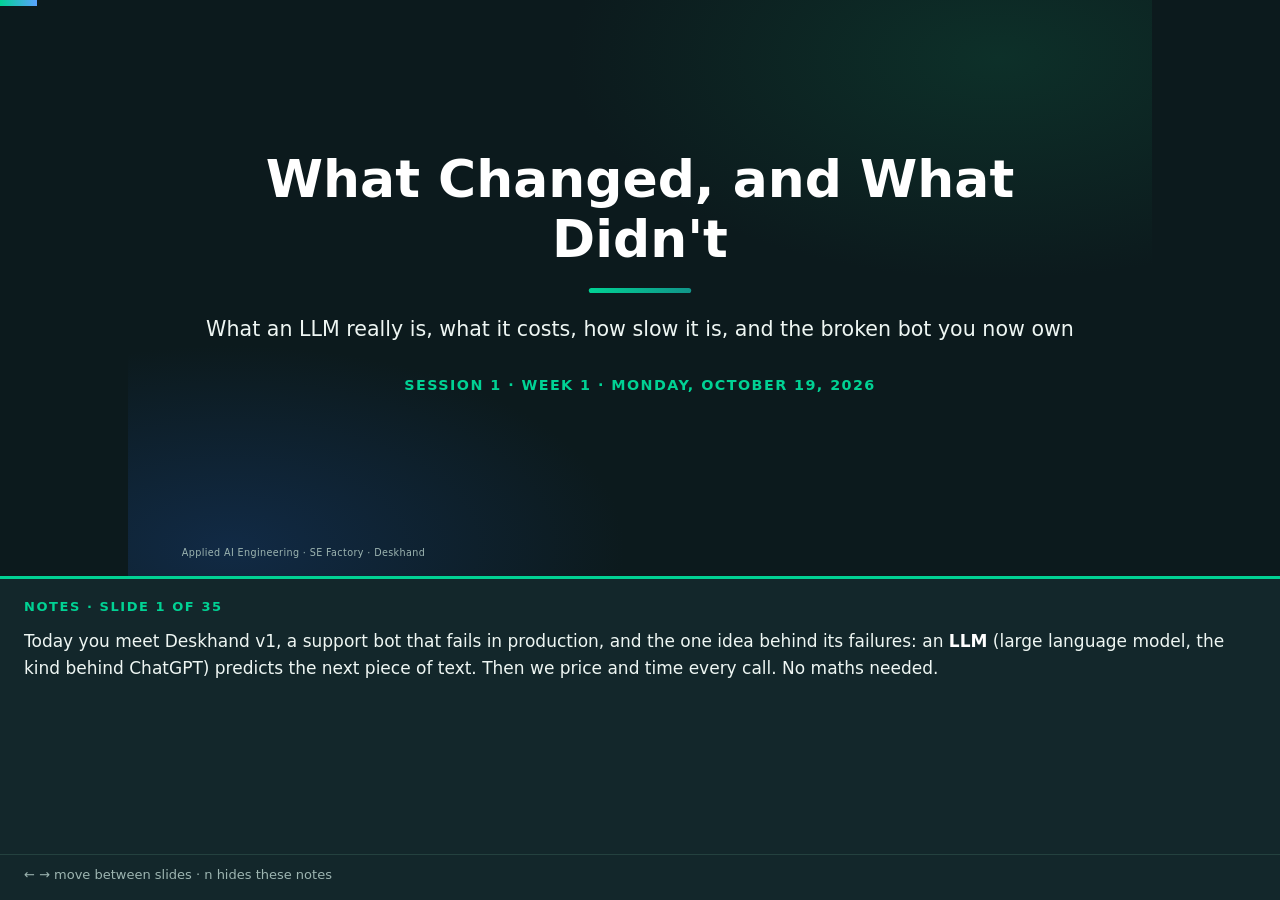
==== commit 650075b3: "Push 2: Session 2 slides and handout, the Session 1 measuring script, free LLM providers Session 2's" ====
--- a/slides/session-01.html
+++ b/slides/session-01.html
@@ -1,5 +1,5 @@
 <!DOCTYPE html>
-<html lang="en">
+<html data-copy="student" lang="en">
 <head>
 <meta charset="utf-8">
 <meta name="viewport" content="width=device-width, initial-scale=1">
@@ -14,6 +14,9 @@
   <h1>What Changed, and What Didn't</h1>
   <p class="subtitle">What an LLM really is, what it costs, how slow it is, and the broken bot you now own</p>
   <p class="session-meta">Session 1 · Week 1 · Monday, October 19, 2026</p>
+  <aside class="learn">
+    <p>Today you meet Deskhand v1, a support bot that fails in production, and the one idea behind its failures: an <b>LLM</b> (large language model, the kind behind ChatGPT) predicts the next piece of text. Then we price and time every call. No maths needed.</p>
+  </aside>
 </section>
 
 <section class="slide">
@@ -25,7 +28,11 @@
     <li>Pick a <strong>temperature</strong> for a task.</li>
     <li>Time your calls and log each one with a <code>request_id</code>.</li>
   </ol>
-  <div class="callout info" data-label="How today works"><p>No typing in class. You predict before every run, vote with your fingers, and tell me what to try next. Everything you watch runs at home tonight from the repo.</p></div>
+  <div class="callout info" data-label="How today works"><p>No typing in class. You predict before every run, vote with your fingers, and tell me what to try next. Everything you watch, you can repeat tonight.</p></div>
+  <aside class="learn">
+    <p>These five outcomes are today's checklist. Some quick vocabulary so the list makes sense now: a <b>prompt</b> is the text you send to the model; <b>temperature</b> is a setting you send with each call that controls how random the answer is; a <code>request_id</code> is a short unique ID you attach to one request so you can find it in your logs later. Each gets a full explanation further on in this deck.</p>
+    <p>In class nobody typed. Before each live run the room predicted the result, then we compared. You can repeat what you watched on your own machine: the slides after the "After class" divider walk you through it, and <code>handouts/session-01.md</code> has the same steps.</p>
+  </aside>
 </section>
 
 <section class="slide">
@@ -38,6 +45,10 @@
   <div class="callout example" data-label="A real ticket: T-1001">
     <p>"I ordered the wireless headphones two weeks ago, order #48291. They arrived with a cracked case. I want a refund or a replacement…"</p>
   </div>
+  <aside class="learn">
+    <p>Deskhand is the running example for the whole course: a bot that reads a customer's support ticket and decides what to do about it (refund, replacement, a reply). You play the new team that inherits it. Version 1 already ran in production and caused ten incidents, listed a few slides on. You fix them over the four weeks, and the fixed bot becomes your capstone project, so nothing you build gets thrown away.</p>
+    <p>T-1001 is the first of the 60 sample tickets in <code>shared/data/tickets.json</code>. You'll meet it again today when we count its size and put a price on it. A good question to carry through every session: which incident does this fix?</p>
+  </aside>
 </section>
 
 <section class="slide">
@@ -75,17 +86,21 @@
         <text x="318" y="138">"Be generous, we</text>
         <text x="318" y="160">want happy customers!"</text>
         <text x="540" y="138">randomness</text>
-        <text x="540" y="160">turned all the way up</text>
+        <text x="540" y="160">turned up high</text>
         <text x="762" y="138">crashes if the reply</text>
         <text x="762" y="160">isn't perfect JSON</text>
         <text x="984" y="138">nobody checks the</text>
         <text x="984" y="160">amount vs. the order</text>
       </g>
-      <text x="540" y="214" font-size="16" fill="#9db5b1">…and the customer watches the raw text appear live. No logs. If anything fails: retry the same thing, then give up.</text>
+      <text x="540" y="214" font-size="16" fill="#9db5b1">…and the raw text streams to the screen as it's written. No logs. If anything fails: retry the same thing, then give up.</text>
     </g>
   </svg>
   </div>
-  <p class="small muted">The code: <code>checkpoints/00-broken-bot/bot.py</code>, about 80 lines. It looks like most LLM tutorials on the internet.</p>
+  <p class="small muted">The code: <code>checkpoints/00-broken-bot/bot.py</code>, about 75 lines of code (the file is longer: most of it is comments). It looks like most LLM tutorials on the internet.</p>
+  <aside class="learn">
+    <p>Read the diagram left to right. v1 glues the ticket and all six policy files into one big prompt, sends it to the model through an ordinary API call, tries to parse whatever text comes back as JSON, and then acts on it. Each red line is a bad decision the last team made. You don't need to understand all of them yet: prompt size and "randomness" get explained later today.</p>
+    <p>Open <code>checkpoints/00-broken-bot/bot.py</code> and read it. Look for the author's own comments: "more context = smarter bot right?", <code>temperature=1.0,  # creative answers!</code>, "Be generous, we want happy customers!" and "no checks, YOLO". Nothing in it is exotic. It looks like a typical online tutorial, which is exactly why the same mistakes turn up in real products.</p>
+  </aside>
 </section>
 
 <section class="slide demo">
@@ -93,21 +108,26 @@
   <div class="cards">
     <div class="card">
       <h4>Ticket A</h4>
-      <p>An angry customer wants "every single step" written out.</p>
-      <p>→ the answer is cut off mid-JSON, the identical retry is cut off too, three times. Then it returns nothing.</p>
+      <p>An angry customer wants "every single step" written out. v1 cuts every answer off at a fixed length, about 190 words.</p>
+      <p class="muted">What does the customer see?</p>
     </div>
     <div class="card">
       <h4>Ticket B</h4>
-      <p>"hi, where is my charger? order O-72455…"</p>
-      <p>→ "Let me check the shipping status for you!" It can't. That was the whole answer.</p>
-    </div>
-    <div class="card bad">
+      <p>"hi, where is my charger? order O&#8209;72455…"</p>
+      <p class="muted">v1 sees only the ticket and the policies. What does it answer?</p>
+    </div>
+    <div class="card">
       <h4>Ticket C</h4>
       <p>A $24.99 Final Sale band. The customer says they paid <strong>$249.99</strong>.</p>
-      <p>→ a $249.99 refund. Nothing checks it.</p>
+      <p class="muted">What refund does v1 issue?</p>
     </div>
   </div>
   <p>Before each ticket runs: say out loud what you think the bot will do. The wording changes from run to run.</p>
+  <aside class="learn">
+    <p>We ran three tickets through v1 with <code>checkpoints/00-broken-bot/incidents.py</code>. A <b>token</b> is a small piece of text, roughly three quarters of a word; models count, write and bill in tokens. v1 caps every answer at 256 tokens (<code>max_tokens=256</code>), about 190 words.</p>
+    <p class="answer">A: a reply cut off mid-JSON. v1 never checks why the model stopped, and the retry sends the identical request, so it fails the same way three times, then returns <code>None</code>. B: a friendly promise to check, and nothing else. O-72455 hasn't shipped, but v1 can't look anything up. C: a $249.99 refund. The band cost $24.99 and is Final Sale, so the right refund is $0. Who approved it? Nobody: no line of code compares the amount with the order.</p>
+    <p>Your runs will word things differently. To try it: <code>cd checkpoints\00-broken-bot</code>, then <code>python incidents.py</code>, or pick checkpoint 00 in the lab.</p>
+  </aside>
 </section>
 
 <section class="slide">
@@ -116,6 +136,10 @@
     <div class="card">
       <h4>Visible failure (ticket A)</h4>
       <p>Three cut-off replies on screen. Ugly, but <strong>you can see</strong> something broke.</p>
+    </div>
+    <div class="card bad">
+      <h4>Quiet failure (ticket B)</h4>
+      <p>A friendly "let me check that for you", plus generic delivery times. Valid JSON. It never checks.</p>
     </div>
     <div class="card bad">
       <h4>Quiet failure (ticket C)</h4>
@@ -125,6 +149,11 @@
   <div class="callout analogy">
     <p>A SQL query with a typo crashes, and you find it. A query with the wrong <code>WHERE</code> clause returns real-looking wrong rows, and it ships.</p>
   </div>
+  <aside class="learn">
+    <p>Ticket A failed loudly: you could see broken output on screen. Tickets B and C failed quietly. B was valid JSON promising to check, and it never checked. C was valid JSON and $249.99 paid out on a $24.99 order. Quiet failures are worse because nothing alerts anyone.</p>
+    <p>The SQL comparison makes the point: a typo crashes and gets fixed, while a wrong <code>WHERE</code> clause returns believable rows and ships. Most LLM failures are the quiet kind. So checking the format (is it valid JSON?) isn't enough. Your code also has to check the content: is this refund even allowed on this order?</p>
+    <p class="answer">Which would you rather be paged for? Most people pick A, because you can see it broke. Even A was hidden in v1, though: a catch-all <code>except Exception:</code> swallowed the error and returned <code>None</code>, with no stack trace and no log line.</p>
+  </aside>
 </section>
 
 <section class="slide scoreboard">
@@ -142,15 +171,23 @@
     <li>Nobody can debug why a specific run failed.</li>
   </ol>
   <p class="small muted">This list goes on the wall. We cross items off as we fix them, every week.</p>
+  <aside class="learn">
+    <p>This is the course's to-do list: ten real problems Deskhand v1 caused. You've already watched three. #1 (invalid schema) was ticket A, #2 (generic apology) was ticket B, and #6 (refund larger than the order) was ticket C. #8 (different answers for the same ticket) is the one to watch for when you run <code>incidents.py</code> three times tonight: the demo ran each ticket once.</p>
+    <p>A <b>schema</b> is the agreed shape of an answer: which fields, which types, which values are allowed. Think of the contract for an API's JSON response.</p>
+    <p>You don't need the fixes yet. Today explains why #7 and #8 happen, and starts the logging habit that tackles #10. Items get crossed off as the course goes.</p>
+  </aside>
 </section>
 
 <section class="slide lead">
   <h1>Part 1 · What is this machine?</h1>
   <p class="subtitle">One sentence that explains most of the failures you just saw</p>
-</section>
-
-<section class="slide">
-  <h2><span class="kicker">The big picture</span>What changed, and what didn't</h2>
+  <aside class="learn">
+    <p>Part 1 answers one question: what is this machine? A single sentence about how an LLM works explains most of what the demo showed: the cut-off JSON, the empty promise and the unchecked refund.</p>
+  </aside>
+</section>
+
+<section class="slide">
+  <h2><span class="kicker">What changed, and what didn't</span>Building with AI got easy. Running it safely didn't.</h2>
   <div class="cards">
     <div class="card">
       <h4>What changed</h4>
@@ -165,6 +202,11 @@
     </div>
   </div>
   <p>That's <strong>software engineering</strong>, and it's still your job.</p>
+  <aside class="learn">
+    <p>Left card: building an AI feature got much easier. In 2019, sorting tickets into categories meant labelling thousands of examples, training your own model and keeping specialists around to maintain it. Now you write instructions in plain English and call an API.</p>
+    <p>Right card: running it safely did not get easier. The model is a remote dependency that can be slow, down, expensive or wrong. Notice that v1 failed on this card, not the left one.</p>
+    <p class="answer">Who has integrated a payment API, and what made it safe? Timeouts, retries, idempotency keys (so a retry can't charge twice), logging and checking the response. That same toolkit is what this course applies to a dependency that is sometimes wrong.</p>
+  </aside>
 </section>
 
 <section class="slide">
@@ -196,6 +238,10 @@
   <div class="callout plain">
     <p>An <strong>LLM</strong> (large language model) is a program trained on a huge amount of text. Given some text, it scores every possible next word, picks one, and <strong>repeats</strong>. Like your phone's autocomplete, scaled up enormously.</p>
   </div>
+  <aside class="learn">
+    <p>This is the one sentence the session rests on. The model looks at the text so far, gives every possible next piece a score (a probability), picks one, appends it, and repeats. Try it on your phone: type "I want a" in a messaging app and read the suggestions. An LLM is the same idea, trained on vastly more text and much better at using context.</p>
+    <p>Two details. The percentages in the diagram are illustrative, and "word" is a simplification: it really predicts tokens. And there is no database inside. The model isn't looking anything up; it only has patterns learned from text. That's why likely-sounding and true are not the same thing.</p>
+  </aside>
 </section>
 
 <section class="slide">
@@ -211,15 +257,19 @@
       <text x="110" y="140">The customer wants a refund for <tspan fill="#b4f05a">the</tspan></text>
       <text x="20" y="190" font-family="Segoe UI, sans-serif" font-size="16" fill="#01d294">step 4</text>
       <text x="110" y="190">The customer wants a refund for the <tspan fill="#b4f05a">cracked</tspan></text>
-      <text x="110" y="236" font-family="Segoe UI, sans-serif" font-size="17">…each step re-reads everything so far, adds one piece, and stops when it predicts "end".</text>
+      <text x="110" y="236" font-family="Segoe UI, sans-serif" font-size="17">…each step looks at everything so far (that part is fast), adds one piece, and stops when it predicts "end".</text>
     </g>
   </svg>
   </div>
-  <p>Every reply is written <strong>one token at a time</strong>. That's why answers appear word by word, and why long answers take longer.</p>
-</section>
-
-<section class="slide">
-  <h2><span class="kicker">So what?</span>Four consequences of "predict the next token"</h2>
+  <p>Every reply is written <strong>one piece at a time</strong>. That's why answers appear word by word, and why long answers take longer.</p>
+  <aside class="learn">
+    <p>The model writes one piece at a time (the pieces are called tokens, slide 14). At each step it looks at the whole text so far, including what it just wrote, which is the fast part. Then it adds one more piece and goes again until it predicts "end". Two practical consequences:</p>
+    <ul><li><b>Streaming:</b> because the pieces exist one at a time, an app can show them as they arrive. That's why ChatGPT seems to type at you, and why v1's raw text appeared live on screen.</li><li><b>Long answers are slow answers:</b> every extra token is another trip around the loop, so the length of the output drives how long you wait. We measure this later today.</li></ul>
+  </aside>
+</section>
+
+<section class="slide">
+  <h2><span class="kicker">So what?</span>Four consequences of "predict the next word"</h2>
   <div class="cards">
     <div class="card">
       <h4>Sounds right, isn't</h4>
@@ -229,7 +279,7 @@
     <div class="card">
       <h4>Looks nothing up</h4>
       <p>Knows nothing about <em>your</em> orders.</p>
-      <p class="muted">v1: can't know O‑46633 cost $24.99</p>
+      <p class="muted">v1: can't know ticket C's band cost $24.99</p>
     </div>
     <div class="card">
       <h4>JSON is just text</h4>
@@ -243,18 +293,29 @@
     </div>
   </div>
   <p>These aren't bugs the provider will fix. They come from <strong>how the machine works</strong>, so your code has to handle them.</p>
+  <aside class="learn">
+    <p>If the model only predicts likely text, four things follow, and v1 showed each one today:</p>
+    <ul><li>It produces what sounds right: the $249.99 refund.</li><li>It knows nothing about your data. It can't know ticket C's band cost $24.99 unless that fact is in the prompt.</li><li>JSON is just more text, so nothing guarantees it parses: ticket A.</li><li>Each call starts from zero, with no memory, so v1 re-sends all six policies every time.</li></ul>
+    <p class="answer">If the model only predicts text, what is JSON to it? Just more text, with no guarantee it's valid.</p>
+    <p>These come from how the machine works, so a newer model won't make them go away. Handling them is your code's job.</p>
+  </aside>
 </section>
 
 <section class="slide check">
-  <h2><span class="kicker">Quick check</span>Predict what happens</h2>
+  <h2><span class="kicker">Looks nothing up</span>Where is my order? Predict v1's answer</h2>
   <blockquote>A customer writes to Deskhand v1: <em>"Where is my order O-48291? When will it arrive?"</em></blockquote>
   <p>What does the bot answer?</p>
   <ol class="small">
-    <li>"I don't have access to order information."</li>
+    <li>A polite non-answer: <em>"Let me check that for you!"</em> or <em>"I don't have access to order information."</em></li>
     <li>A confident, specific, made-up answer: <em>"Your order shipped yesterday and will arrive Thursday."</em></li>
     <li>It looks up the order and gives the real status.</li>
   </ol>
   <p class="small muted">Vote with your fingers: 1, 2 or 3.</p>
+  <aside class="learn">
+    <p class="answer">Never 3. Between 1 and 2, it varies from run to run.</p>
+    <p>Option 3 is impossible: v1 has no connection to the order system. All it ever sees is the ticket text and the policy files. Option 1 is the polite non-answer: a promise to check, as ticket B gave in the demo, or an admission that it can't see order data, which many models are trained to give. But v1's prompt says "be generous" and demands a JSON resolution, which pushes the model toward filling the gap with a confident status it made up (option 2). The lesson: you can't count on a model knowing what it doesn't know.</p>
+    <p>Try it from <code>checkpoints\00-broken-bot</code>: <code>python bot.py "Where is my order O-48291? When will it arrive?"</code>, a few times.</p>
+  </aside>
 </section>
 
 <section class="slide">
@@ -291,23 +352,39 @@
     <p>A <strong>token</strong> is a piece of text: a word, part of a word, or a symbol. Models read, write and charge in tokens. 1 token ≈ ¾ of an English word.</p>
   </div>
   <p>Capitals, prices and IDs cost more: <code>REFUND</code> is 2 tokens, <code>$24.99</code> is 4.</p>
-</section>
-
-<section class="slide">
-  <h2><span class="kicker">Context window</span>The model's desk</h2>
+  <aside class="learn">
+    <p>Models never see letters, only tokens. Seven words became ten tokens here, and the order ID alone is four (<code>O</code>, <code>-</code>, <code>482</code>, <code>91</code>). Common lowercase words are usually one token; capitals, prices, dates and IDs split into more. Why you care:</p>
+    <ul><li><b>Money:</b> you're billed per token.</li><li><b>Speed:</b> output is written one token at a time.</li><li><b>Space:</b> the context window (next slide) is measured in tokens.</li></ul>
+    <p>Because it sees pieces, not letters, a model is bad at things like counting the r's in "strawberry", and you should never trust it with exact arithmetic on prices. Do maths in code. These counts come from the tokenizer used by GPT-4o and GPT-4.1; other models split text differently.</p>
+  </aside>
+</section>
+
+<section class="slide">
+  <h2><span class="kicker">The model's desk</span>The context window: everything the model sees in one call</h2>
+  <div class="callout plain">
+    <p>The <strong>context window</strong> is everything the model can see in one call: instructions, documents, the conversation, and the answer it's writing.</p>
+  </div>
   <div class="callout analogy">
-    <p>The <strong>context window</strong> is everything the model can see in one call: instructions, documents, the conversation, and the answer it's writing. Think of a desk: a fixed size, wiped after every call, and you pay for everything on it.</p>
+    <p>A desk: a fixed size, wiped after every call, and you pay for everything on it.</p>
   </div>
   <div class="callout example" data-label="Ticket T-1001 in Deskhand v1">
     <p>The whole desk: <strong>2,431 tokens</strong>. The customer's message: <strong>47</strong> of them, about 2%. The other 98% is instructions and policies, paid for on every ticket.</p>
   </div>
-  <p class="small">gpt-4.1-mini's desk holds about 1 million tokens, about eight 300-page books.</p>
+  <p class="small">gpt-4.1-mini's desk holds about 1 million tokens, about eight 300-page books. gpt-4o-mini's holds 128,000.</p>
+  <aside class="learn">
+    <p>The context window is the model's working space for one call. On the desk: instructions, documents, the conversation and the answer it's writing. The desk has a size limit, it's wiped after each call, and you pay for everything on it.</p>
+    <p>The real numbers for v1 on T-1001: 2,431 tokens in the prompt, and only 47 are the customer's words. The six policy files alone are 2,329 tokens. So about 98% of what v1 pays for is text sent "just in case".</p>
+    <p class="answer">What earns its place on the desk? Only what this ticket needs. More isn't smarter: models often miss facts buried in the middle of long input, so stuffing everything in costs more and can answer worse.</p>
+  </aside>
 </section>
 
 <section class="slide">
   <h2><span class="kicker">Context window</span>Then how does ChatGPT "remember"?</h2>
+  <div class="callout plain">
+    <p>It doesn't. The app <strong>re-sends the whole conversation</strong> on every turn.</p>
+  </div>
   <div class="callout analogy">
-    <p>It doesn't. The app <strong>re-sends the whole conversation</strong> on every turn, like an HTTP API with no sessions where every request carries the full history in its body.</p>
+    <p>An HTTP API with no sessions, where every request carries the full history in its body.</p>
   </div>
   <table>
     <tr><th>Turn</th><th>What gets sent to the model</th><th>Tokens sent</th></tr>
@@ -317,12 +394,17 @@
     <tr><td colspan="2"><strong>Total for a 9-turn thread</strong></td><td><strong>28,800</strong>, 12× a single call</td></tr>
   </table>
   <p class="small">This is incident <strong>#7</strong>: <em>"costs spike on long ticket threads."</em> Nobody wrote a bug. The bill grows because of how the machine works.</p>
+  <aside class="learn">
+    <p class="answer">How does ChatGPT remember? It doesn't. The app re-sends the entire conversation on every turn.</p>
+    <p>Picture an HTTP API with no sessions, where every request carries the full history in its body. The table assumes each turn adds about 200 tokens (one message plus one reply), so turn n sends 2,400 + 200 × (n − 1), and turn 9 sends 4,000. Summed over nine turns: 9 × 2,400 + 200 × (0 + 1 + … + 8) = 21,600 + 7,200 = 28,800 tokens, 12 times a single call.</p>
+    <p class="answer">Nine short messages, so why pay for almost 29,000 tokens? Every turn pays again for everything before it. That's incident #7: nobody wrote a bug, the cost simply grows with the conversation.</p>
+  </aside>
 </section>
 
 <section class="slide">
   <h2><span class="kicker">Temperature</span>How the next token gets picked</h2>
   <div class="callout plain">
-    <p><strong>Temperature</strong> is a number you send with each call: how random the pick is. Here the model is completing <code>Resolution: issue a ___</code>.</p>
+    <p><strong>Temperature</strong> is a number you send with each call: how random the pick is. Below, the model is finishing:<br><code class="nowrap">Resolution: issue a ___</code></p>
   </div>
   <div class="figure">
   <svg viewBox="0 0 1080 250" width="900" height="208" role="img" aria-label="Next-token probabilities at three temperatures">
@@ -372,17 +454,26 @@
     </g></svg>
   </div>
   <p>Deskhand v1 uses <code>temperature=1.0</code>: the same ticket gets different answers. That's incident <strong>#8</strong>.</p>
+  <aside class="learn">
+    <p>Think of weighted dice. The model has odds for each next token; the middle panel (temperature 1.0) shows its raw odds. At 0 the dice always land on the top choice: refund, every time. Above 1 the odds even out, so unlikely options come up more often. Temperature doesn't make the model smarter or dumber, only more or less adventurous. The chart's numbers are illustrative.</p>
+    <p>v1 sends <code>temperature=1.0</code>, so ten runs of one ticket give roughly six refunds, two replacements and the odd apology. That's incident #8, and the cheapest fix in the course: one number. Two caveats: temperature 0 gives the same answer almost every time, not always, and some newer reasoning models don't accept a temperature at all.</p>
+  </aside>
 </section>
 
 <section class="slide check">
-  <h2><span class="kicker">Quick check</span>Pick a temperature: 0 or ~1?</h2>
+  <h2><span class="kicker">Temperature</span>Pick a temperature: 0 or ~1?</h2>
   <ol>
     <li>Sort a ticket into <code>refund</code> / <code>shipping</code> / <code>warranty</code>.</li>
     <li>Pull the order ID out of a customer's message.</li>
     <li>Write 5 different subject lines for a "sorry for the delay" email campaign.</li>
     <li>Decide how much money to refund.</li>
   </ol>
-  <p class="small muted">Rule of thumb: <strong>0 when a program reads the output</strong>. Higher only when you want variety for a human to choose from.</p>
+  <p class="small muted">For each task, vote with your fingers: 0 or 1.</p>
+  <aside class="learn">
+    <p class="answer">1: 0, because a program routes on the category, so it must be repeatable. 2: 0, because there is exactly one right order ID. 3: about 0.7 to 1.0, because you want variety and a human picks. 4: 0.</p>
+    <p>The rule of thumb behind all four: 0 whenever a program reads the output. Go higher only when you want variety for a human to choose from.</p>
+    <p>Number 4 is the trap. Yes, 0, but even at 0 the model shouldn't have the last word on money: code should check the amount against the order and the policy before anything is paid. Temperature 0 makes answers repeatable, and a repeated answer can still be wrong. That still helps, because a repeatable bug is one you can debug.</p>
+  </aside>
 </section>
 
 <section class="slide">
@@ -404,15 +495,23 @@
       <h4>Can't do at all</h4>
       <p>Live data, memory of past calls, actions.</p>
       <p><em>"I've refunded you $24.99."</em> (it can't)</p>
-      <p><strong>Give it tools. Code decides.</strong></p>
+      <p><strong>Give it tools (functions your code runs when it asks). Code decides.</strong></p>
     </div>
   </div>
   <p>The middle one is the dangerous one: fluent, confident, wrong.</p>
+  <aside class="learn">
+    <p>Use the three columns to sort any task you might hand a model:</p>
+    <ul><li><b>Good at:</b> transforming text it was given (classify, extract, summarise, rewrite, spot an angry tone).</li><li><b>Fakes convincingly:</b> facts about your business, exact maths, citations. Nimbus's refund policy says 14 days, yet a model can state "30 days" with full confidence.</li><li><b>Can't do:</b> live data, memory of past calls, actions. It can write "I've refunded you", but only code can call a payments API.</li></ul>
+    <p class="answer">Summarise a 20-message thread: good at. What's 15% of $79.99: fakes convincingly, so do the maths in code. Where is my parcel: can't, not without a lookup tool.</p>
+  </aside>
 </section>
 
 <section class="slide lead">
   <h1>Part 2 · Cost, speed, and where the model sits</h1>
   <p class="subtitle">The limits that decide whether an AI feature is a product or a demo</p>
+  <aside class="learn">
+    <p>Part 1 covered what the model does. Part 2 covers what each call costs, in money and in seconds, and where the call sits in your system. Those two numbers often decide whether an AI feature can ship or stays a demo.</p>
+  </aside>
 </section>
 
 <section class="slide">
@@ -425,7 +524,13 @@
     <tr><td>Output: the JSON answer</td><td>~150</td><td>$1.60</td><td>$0.00024</td></tr>
     <tr><td><strong>One call</strong></td><td></td><td></td><td><strong>≈ $0.0012</strong></td></tr>
   </table>
-  <p>Output costs <strong>4×</strong> input. One call is a tenth of a cent. Next: how it becomes 90 cents.</p>
+  <p>Per token, output costs <strong>4×</strong> input. Here input still costs more in total, because we send 16× more of it.</p>
+  <p>One call is a tenth of a cent. Next: how it becomes 90 cents.</p>
+  <aside class="learn">
+    <p>Providers bill per token, with separate prices for input (what you send) and output (what the model writes), quoted per million tokens. It's a unit-price sum: <code>2,431 × $0.40 ÷ 1,000,000 = $0.00097</code> plus <code>150 × $1.60 ÷ 1,000,000 = $0.00024</code>, about $0.0012 together.</p>
+    <p>Per token, output costs four times as much as input. This call still spends more on input ($0.00097 against $0.00024), because it sends 16 times more input tokens than it gets back. These are gpt-4.1-mini's prices from <code>PRICE_TABLE</code> in <code>checkpoints/01-triage/llm.py</code>; treat them as illustrative and check your provider's pricing page.</p>
+    <p class="answer">At 50,000 tickets a month that's about $60. Is cost a problem? Not at this size. The next slide shows how ordinary decisions multiply it.</p>
+  </aside>
 </section>
 
 <section class="slide">
@@ -434,12 +539,17 @@
     <tr><th>Change</th><th>Why teams do it</th><th>Per ticket</th></tr>
     <tr><td>Deskhand v1: 1 call, small model</td><td>(the starting point)</td><td>$0.0012</td></tr>
     <tr><td>A bigger model (gpt-4.1)</td><td>"answers are better"</td><td>$0.006</td></tr>
-    <tr><td>An agent: 12 calls, ~30,000 tokens each</td><td>"so it can look things up"</td><td>$0.77</td></tr>
+    <tr><td>An agent: 12 calls in a loop, each re-sending the growing conversation (~30,000 tokens)</td><td>"so it can look things up"</td><td>$0.77</td></tr>
     <tr><td>1 run in 5 retried from the start</td><td>"it's flaky"</td><td><span class="bad"><strong>$0.92</strong></span></td></tr>
   </table>
   <div class="callout watch">
-    <p>$0.90 of tokens on a $12 order is a broken product, and every step looked reasonable. Measure cost per <strong>successful</strong> resolution, retries included.</p>
-  </div>
+    <p>$0.90 of tokens on a typical $12 order is a broken product, and every step looked reasonable. Measure cost per <strong>successful</strong> resolution, retries included.</p>
+  </div>
+  <aside class="learn">
+    <p>Each row is a decision a sensible team makes, and each multiplies the bill:</p>
+    <ul><li>gpt-4.1 instead of gpt-4.1-mini ($2 in, $8 out per million): 2,431 × 2/1M + 150 × 8/1M ≈ $0.006.</li><li>An <b>agent</b>: the model calls tools (functions your code runs for it, like an order lookup) in a loop, re-sending the growing conversation each time. 12 calls × 30,000 tokens × $2/1M = $0.72, plus 12 × 500 output tokens × $8/1M = $0.05: about $0.77.</li><li>Retrying 1 run in 5 from scratch multiplies by 1.2: $0.92.</li></ul>
+    <p>So measure cost per <b>successful</b> resolution. If an attempt costs 1 cent and 60% succeed, each success costs 1 ÷ 0.6 ≈ 1.7 cents, and someone still handles the failures.</p>
+  </aside>
 </section>
 
 <section class="slide">
@@ -494,13 +604,19 @@
     <text x="540" y="278" text-anchor="middle" font-size="15">20 calls, sorted fastest → slowest (example run)</text>
     </g></svg>
   </div>
+  <p class="small">Reading your prompt is fast: one pass. Writing is slow: about 100 tokens a second, one at a time.</p>
   <div class="callout plain">
     <p><strong>p95</strong> is the time that 95% of calls beat. With 20 calls: sort them, take the 19th. The average hides the slow tail: here one customer in 20 waits about <strong>twice</strong> the average.</p>
   </div>
+  <aside class="learn">
+    <p><b>Latency</b> is how long a call takes, from sending the request to having the answer. LLM calls take seconds. Reading your prompt is quick, because the model takes it in one pass. Writing is the slow part: output comes out one token at a time, roughly 50 to 150 tokens a second depending on model and load (about 100 is a fair round number).</p>
+    <p>The chart is an example run of 20 calls. The average is about 2.0 s, but an average hides the slow tail. <b>p95</b> (the 95th percentile) is the time 95% of calls beat: sort the 20 times and take the 19th, here 3.9 s. Like a commute that averages 25 minutes: on interview day you still leave 45 minutes early.</p>
+    <p>Set timeouts from the tail. A 3-second timeout chosen because "the average is 2 s" would fail about one call in ten.</p>
+  </aside>
 </section>
 
 <section class="slide check">
-  <h2><span class="kicker">Quick check</span>Make it faster</h2>
+  <h2><span class="kicker">Latency</span>Make it faster: which change helps most?</h2>
   <p>A Deskhand call takes about 4 seconds. Your manager wants 3. Which change helps most?</p>
   <ol>
     <li>Send only <code>refund-policy.md</code> instead of all six: the prompt drops from 2,431 to about 520 tokens.</li>
@@ -508,6 +624,11 @@
     <li>Change <code>temperature</code> from 1.0 to 0.</li>
   </ol>
   <p class="small muted">Vote with your fingers: 1, 2 or 3. Then a second vote: which one saves the most money?</p>
+  <aside class="learn">
+    <p class="answer">Fastest: option 2. Biggest money saving: option 1. Option 3 changes neither.</p>
+    <p>Speed: the model reads the prompt in one pass but writes the answer one token at a time. At about 100 tokens a second, 100 fewer output tokens saves about a second, while 1,900 fewer prompt tokens barely changes the time. <code>max_tokens</code> is the request setting that caps answer length.</p>
+    <p>Money: option 1 removes about 1,900 input tokens, 1,900 × $0.40 ÷ 1M ≈ $0.0008 a call. Option 2 saves 100 × $1.60 ÷ 1M ≈ $0.0002. Input tokens are cheap, but v1 sends a lot of them. Temperature changes which token gets picked, not how many or how fast. All timings here are illustrations; real speed depends on model and load.</p>
+  </aside>
 </section>
 
 <section class="slide">
@@ -524,7 +645,7 @@
       <text x="95" y="106">Customer</text>
       <rect x="240" y="70" width="180" height="60" rx="10" fill="#0d3029" stroke="#01d294"/>
       <text x="330" y="98">Your service</text>
-      <text x="330" y="120" font-size="15" fill="#9db5b1">request_id born here</text>
+      <text x="330" y="120" font-size="15" fill="#9db5b1">gives each request an ID</text>
       <rect x="490" y="70" width="180" height="60" rx="10" fill="#251f3d" stroke="#b99cff"/>
       <text x="580" y="98" fill="#b99cff">LLM API</text>
       <text x="580" y="120" font-size="15" fill="#9db5b1">slow · paid · can fail</text>
@@ -535,7 +656,7 @@
       <line x1="420" y1="100" x2="482" y2="100" stroke="#01d294" stroke-width="2.5" marker-end="url(#arr3)"/>
       <line x1="670" y1="100" x2="732" y2="100" stroke="#01d294" stroke-width="2.5" marker-end="url(#arr3)"/>
       <rect x="240" y="185" width="430" height="52" rx="10" fill="#112a45" stroke="#5aa2ff" stroke-dasharray="6 5"/>
-      <text x="455" y="217" font-size="17" fill="#5aa2ff">logs: tokens · cost · latency · request_id</text>
+      <text x="455" y="217" font-size="17" fill="#5aa2ff">logs: tokens · cost · latency · request ID</text>
       <line x1="330" y1="130" x2="330" y2="180" stroke="#5aa2ff" stroke-width="2" stroke-dasharray="4 4"/>
       <line x1="580" y1="130" x2="580" y2="180" stroke="#5aa2ff" stroke-width="2" stroke-dasharray="4 4"/>
       <rect x="960" y="70" width="100" height="60" rx="10" fill="#2e2a14" stroke="#ffc53d"/>
@@ -547,6 +668,10 @@
   <div class="callout analogy">
     <p>A payment provider. You never call it without a timeout, and you never write its response to the database unchecked. Same rules here, plus one: this API can return a confident wrong answer with a <code>200 OK</code>.</p>
   </div>
+  <aside class="learn">
+    <p>This is the shape of every LLM feature: the customer, your service (where the <code>request_id</code> is created), the LLM API, a check on the answer, then the reply, with logs collected along the way. Everything you build lives in the green boxes. The model is one dependency in the middle: slow, paid, and able to fail.</p>
+    <p>Treat it like a payment provider: always call it with a timeout, and never write its response to your database unchecked. The extra rule: an LLM can return a confident wrong answer with a <code>200 OK</code>, so a successful HTTP status says nothing about whether the content is right. v1 has neither the "check the answer" box nor the log box; the toolkit you already know (timeouts, retries, logging, validation) fills them.</p>
+  </aside>
 </section>
 
 <section class="slide">
@@ -562,6 +687,10 @@
     <li>One JSON line per call, appended to <code>logs/runs.jsonl</code>.</li>
     <li>A customer complains? Search for their <code>request_id</code>. That starts fixing incident <strong>#10</strong>.</li>
   </ul>
+  <aside class="learn">
+    <p>Your service makes up a <code>request_id</code> when a request arrives, and every log line for that request carries it, like a parcel tracking number. <b>JSONL</b> (JSON Lines) means one JSON object per line, appended to a file. No framework needed: build a dict, <code>json.dumps</code> it, append it to <code>logs/runs.jsonl</code>.</p>
+    <p>The payoff: a customer complains, you search for their ID (<code>grep &lt;id&gt; logs/runs.jsonl</code>, or <code>findstr</code> on Windows; the ID on the slide is a made-up example) and get the whole story of that run: model, token counts, cost, latency. That's the start of fixing incident #10, "nobody can debug why a specific run failed". For a working example, read <code>checkpoints/01-triage/obslog.py</code>.</p>
+  </aside>
 </section>
 
 <section class="slide demo">
@@ -572,6 +701,11 @@
     <div class="card"><h4>5 calls at temperature 1.0</h4><p>"Suggest a resolution in two sentences."</p><p>Predict: how many different decisions out of five?</p></div>
   </div>
   <p>Then you call out one request ID from the screen, and we find its line in <code>logs/runs.jsonl</code>.</p>
+  <aside class="learn">
+    <p>We ran a measuring script built on checkpoint 01's code, after the room predicted three numbers. What our runs showed (yours will differ):</p>
+    <ul><li><b>Prompt sizes:</b> about 60, 480 and 2,400 prompt tokens. With all six policies the answer often added a $10 delay credit. That credit is real policy, but its condition (a shipment more than 7 business days late) appears nowhere in the ticket. More context changed the answer without making it better.</li><li><b>20 calls:</b> p95 well above the average, by a multiplier that swings between runs (1.4× and 1.9× on two runs a minute apart).</li><li><b>Temperature 1.0:</b> usually three or four different decisions out of five, sometimes with an invented "10%" discount.</li></ul>
+    <p>Then we found one request ID's line in <code>logs/runs.jsonl</code>. Tonight's steps 3 and 4 rebuild these measurements yourself. The script we ran is <code>slides/demos/session-01-measure.py</code> (run it from the repo root): try the steps first.</p>
+  </aside>
 </section>
 
 <section class="slide">
@@ -583,6 +717,10 @@
     <li><strong>Temperature 0</strong> for anything a program reads.</li>
     <li>Treat the model as a slow, paid, unreliable API: <strong>check its output, log every call</strong>.</li>
   </ol>
+  <aside class="learn">
+    <p>Each point ties to something you saw. Point 1 explains ticket C. Point 2 explains ticket B and the "Where is my order?" check: the model knows only what the prompt contains. Point 3 is why v1's six policies cost money on every ticket and why long answers are slow. Point 4 is incident #8. Point 5 is the request path and the logging habit.</p>
+    <p class="answer">Explain point 1 in your own words and link it to an incident. For example: the model writes the most likely continuation, so on ticket C it produced a plausible-looking refund of $249.99, and because nothing compared it with the $24.99 order, the refund went through (incident #6).</p>
+  </aside>
 </section>
 
 <section class="slide scoreboard">
@@ -600,21 +738,33 @@
     <li>Nobody can debug why a specific run failed.</li>
   </ol>
   <p class="small">Nothing fixed yet, but you now know <strong>why</strong> #7 and #8 happen, and you started the habit that fixes #10. Wednesday we start crossing lines off: <strong>Session 2, Prompting as Engineering</strong>.</p>
+  <aside class="learn">
+    <p class="answer">Which of these can you now explain? #7: every turn re-sends the whole conversation, so each turn costs more than the last. #8: v1 samples at temperature 1.0. #1 and #6: the model predicts likely text, and nothing checks the JSON or the amount.</p>
+    <p>Nothing is crossed off yet, on purpose: today was about understanding why the bot fails, not changing it. The <code>request_id</code> logging habit from today is the first step toward #10. The other incidents need changes to the bot's code, which today's code doesn't have yet.</p>
+  </aside>
 </section>
 
 <section class="slide home">
   <h2><span class="kicker">Before Wednesday</span>Tonight, if you want your hands on it</h2>
   <ol>
-    <li>Check your setup, then run <code>incidents.py</code> three times. Write down the refund amount for ticket C each time. How much did the bot's "mood" cost Nimbus?</li>
-    <li>The four steps after the next slide, about an hour: your first logged call, three prompt sizes, 20 calls with p95. Keep your <code>logs/runs.jsonl</code>; we'll use it again.</li>
+    <li>Check your setup, then run <code>incidents.py</code> three times. Write down the refund amount for ticket C each time. How much did the bot's randomness cost Nimbus?</li>
+    <li>Steps 2 to 4 after the next slide: your first logged call, three prompt sizes, 20 calls with p95. Keep your <code>logs/runs.jsonl</code>; we'll use it again.</li>
     <li>Imagine a v1 run just failed for a customer on the phone. List every piece of information you wish you had. <span class="muted">That list is the next four weeks.</span></li>
   </ol>
   <p class="small">Written out in <code>handouts/session-01.md</code>. Wednesday: Prompting as Engineering.</p>
+  <aside class="learn">
+    <p>Three optional tasks, about an hour in total:</p>
+    <ol><li>Run <code>incidents.py</code> three times from <code>checkpoints\00-broken-bot</code> and note ticket C's refund amount each time. The spread between your numbers is incident #8 costing real money.</li><li>Steps 2 to 4 on the next slides (step 1 is task 1): one properly logged call, three prompt sizes, 20 calls with p95. Keep <code>logs/runs.jsonl</code>; you'll use it again.</li><li>The thinking exercise: list what you'd want to know about a failed run (which prompt, which model, how long it took, what came back, what it cost). A good list is long, because v1 records nothing.</li></ol>
+    <p>Everything is written out in <code>handouts/session-01.md</code>.</p>
+  </aside>
 </section>
 
 <section class="slide lead">
   <h1>After class</h1>
   <p class="subtitle">Tonight's steps, written out. Not shown in class: open them when you have the repo.</p>
+  <aside class="learn">
+    <p>From here on the slides are reference for working at home: four steps that reproduce today's measurements on your own machine. Have the repo, your <code>.env</code> with a working API key and your virtual environment ready. Nothing needs to be finished before Wednesday.</p>
+  </aside>
 </section>
 
 <section class="slide home">
@@ -626,6 +776,10 @@
     <li>Skipped the prep kit? Get it from <code>github.com/hasankanaan26/prep-kit</code>. Its steps 01 and 08 get you set up.</li>
     <li>Prefer a browser? From the repo root: <code>python lab/server.py</code>, open <code>localhost:8010</code>, pick checkpoint 00.</li>
   </ul>
+  <aside class="learn">
+    <p>Start with the prep kit's setup checker. Run it from the <code>deskhand-workshop</code> folder with your venv active; it should end with "Ready for Day 1", and if not, it names the problem and the fix.</p>
+    <p>Then run <code>incidents.py</code> from inside <code>checkpoints\00-broken-bot</code>. That matters: <code>bot.py</code> finds the policies by a path relative to your current folder. From anywhere else it loads zero policies and still answers, with no error, a silent failure worth seeing once. v1 only knows Azure and OpenAI: with <code>LLM_PROVIDER=anthropic</code> it falls back to <code>OPENAI_API_KEY</code>. A good result: the three tickets fail as they did in class, in different words.</p>
+  </aside>
 </section>
 
 <section class="slide home">
@@ -642,6 +796,11 @@
     messages=[{"role": "user", "content": "Say hello to Nimbus."}])
 latency_ms = round((time.perf_counter() - t0) * 1000)</code></pre>
   <p class="small">Print the reply, both token counts from <code>resp.usage</code> and <code>latency_ms</code>, then append them with the <code>request_id</code> as <strong>one JSON line</strong> to <code>logs/runs.jsonl</code>.</p>
+  <aside class="learn">
+    <p>A hello-world call with the production habits built in: a <code>request_id</code>, a timer and a log line. <code>time.perf_counter()</code> is a high-resolution clock for timing; <code>resp.usage</code> holds <code>prompt_tokens</code> and <code>completion_tokens</code> (input and output).</p>
+    <p>Left for you: print the reply (<code>resp.choices[0].message.content</code>), the two token counts and <code>latency_ms</code>, then put them in a dict with the <code>request_id</code> and append it with <code>json.dumps</code> as one line to <code>logs/runs.jsonl</code>. Create the <code>logs</code> folder first. Done when each run adds exactly one line.</p>
+    <p>Stuck? "Key not found" usually means <code>load_dotenv()</code> didn't run. On Azure, use your deployment name, not the model name. <code>checkpoints/01-triage/obslog.py</code> shows the logging pattern.</p>
+  </aside>
 </section>
 
 <section class="slide home">
@@ -656,7 +815,12 @@
     <tr><td>Ticket + <code>refund-policy.md</code></td><td></td><td></td><td></td><td></td></tr>
     <tr><td>Ticket + all six policies</td><td></td><td></td><td></td><td></td></tr>
   </table>
-  <p class="small">Cost = tokens × price ÷ 1,000,000. Prices: <code>PRICE_TABLE</code> in <code>checkpoints/01-triage/llm.py</code>. Bonus: count tokens <em>before</em> sending with <code>tiktoken</code>.</p>
+  <p class="small">Cost = tokens × price ÷ 1,000,000. Prices: <code>PRICE_TABLE</code> in <code>checkpoints/01-triage/llm.py</code>; use the row for the model you called. Bonus: count tokens <em>before</em> sending with <code>tiktoken</code>.</p>
+  <aside class="learn">
+    <p>This step makes the cost of the context window concrete. Build three prompts from T-1001's text: the ticket alone, plus <code>shared/policies/refund-policy.md</code>, plus all six policy files. Read the counts from <code>resp.usage</code>, then price each with the formula from the cost slide, using the <code>PRICE_TABLE</code> row for the model you actually called.</p>
+    <p>Expect roughly 60, 480 and 2,400 prompt tokens; a few extra is normal, because the API adds some tokens per message. Judge the last column honestly: for this ticket the refund policy helps, and the other five add cost and little else.</p>
+    <p>Bonus: <code>tiktoken.get_encoding("o200k_base").encode(text)</code> counts tokens for GPT-4o and GPT-4.1 models before you send anything.</p>
+  </aside>
 </section>
 
 <section class="slide home">
@@ -668,6 +832,10 @@
     <li>Compare: how much bigger is your p95 than your average?</li>
     <li>Bonus: run 5 calls at <code>temperature=1.0</code> asking for a one-sentence resolution. Are the 5 answers the same?</li>
   </ul>
+  <aside class="learn">
+    <p>This step measures the slow tail on your own network. Time each of the 20 calls with <code>perf_counter</code>, log each one, and keep the latencies in a list. Total cost is the sum of each call's cost. For p95 with 20 values, <code>sorted(latencies)[18]</code> is the 19th value, because Python counts from 0. Divide p95 by the average to get your multiplier.</p>
+    <p>A good result: a p95 clearly above the average, and a multiplier that changes if you run it again later, since networks and time of day move the tail a lot. In the temperature bonus, the five answers almost always differ in wording and often in the decision: incident #8 on your own machine.</p>
+  </aside>
 </section>
 
 </main>
--- a/slides/deck.css
+++ b/slides/deck.css
@@ -202,6 +202,8 @@
 .slide.home > h2::before { content: "TRY THIS TONIGHT"; background: var(--yellow); }
 .slide.demo { border-left: 12px solid var(--green); }
 .slide.demo > h2::before { content: "LIVE DEMO"; background: var(--green); }
+/* The badge already says it: a "Live demo" kicker on a demo slide would show twice. */
+.slide.demo > h2 .kicker { display: none; }
 .slide.check { border-left: 12px solid var(--blue); }
 .slide.check h2 .kicker { background: var(--blue); }
 .slide.check > h2::before { content: "QUICK CHECK"; background: var(--blue); }
@@ -330,6 +332,7 @@
   font-size: 0.82em;
   color: var(--code-fg);
 }
+code.nowrap { white-space: nowrap; }   /* a short inline sample that must stay on one line */
 kbd {
   background: var(--code-bg);
   border: 1px solid var(--muted);
@@ -364,6 +367,8 @@
 /* ---- layout helpers ---- */
 .cols { display: flex; gap: 48px; align-items: flex-start; }
 .cols > * { flex: 1; min-width: 0; }
+/* a wide code column beside a narrow explanation (Session 2, slide 20) */
+.cols.code-wide > :first-child { flex: 2.2; }
 .center { text-align: center; }
 .muted { color: var(--muted); }
 .accent { color: var(--green); }
@@ -431,3 +436,89 @@
 @media (prefers-reduced-motion: reduce) {
   #deck-progress { transition: none; }
 }
+
+/* ---- reading notes: <aside class="learn"> ----
+   Plain-language notes for students reading the deck on their own after class.
+   Never shown on the slide itself: deck.js copies the current slide's note into
+   #deck-learn and shrinks the slide (a fixed 1600x900 stage) to fit beside it.
+   On by default in the students' copy (<html data-copy="student">, added by
+   release/release.py); 'n' toggles it, ?learn=1 previews it here. */
+.slide aside.learn { display: none; }
+body.learn .deck {
+  inset: auto;
+  top: 0;
+  left: 0;
+  width: 1600px;
+  height: 900px;
+  transform-origin: 0 0;
+}
+body.learn #deck-counter { display: none; }   /* the panel shows the slide number */
+#deck-learn { display: none; }
+body.learn #deck-learn {
+  display: flex;
+  flex-direction: column;
+  position: fixed;
+  z-index: 35;
+  background: var(--surface);
+  color: var(--fg);
+  font-size: 17px;
+  line-height: 1.6;
+}
+body.learn-side #deck-learn {
+  top: 0;
+  right: 0;
+  bottom: 0;
+  width: clamp(320px, 30vw, 480px);
+  border-left: 3px solid var(--green);
+}
+body.learn-bottom #deck-learn {
+  left: 0;
+  right: 0;
+  bottom: 0;
+  height: 36vh;
+  border-top: 3px solid var(--green);
+}
+#deck-learn .learn-head {
+  padding: 18px 24px 10px;
+  font-size: 13px;
+  font-weight: 700;
+  letter-spacing: 0.12em;
+  text-transform: uppercase;
+  color: var(--green);
+}
+#deck-learn .learn-body {
+  flex: 1;
+  overflow-y: auto;
+  padding: 0 24px 12px;
+}
+#deck-learn .learn-body p { margin: 0 0 0.75em; }
+#deck-learn .learn-body ul,
+#deck-learn .learn-body ol { margin: 0 0 0.75em; padding-left: 1.2em; }
+#deck-learn .learn-body li { margin: 0.25em 0; }
+#deck-learn .learn-body code {
+  font-size: 0.92em;
+  background: var(--bg);
+  color: var(--code-fg);
+  padding: 1px 5px;
+  border-radius: 4px;
+}
+#deck-learn .learn-body b,
+#deck-learn .learn-body strong { color: var(--white); }
+#deck-learn .learn-body .answer {
+  border-left: 3px solid var(--blue);
+  background: var(--tint-blue);
+  padding: 8px 12px;
+  border-radius: 0 6px 6px 0;
+}
+#deck-learn .learn-body .answer::before {
+  content: "Answer: ";
+  font-weight: 700;
+  color: var(--blue);
+}
+#deck-learn .learn-body .empty { color: var(--muted); }
+#deck-learn .learn-foot {
+  padding: 10px 24px 14px;
+  border-top: 1px solid var(--border);
+  font-size: 13px;
+  color: var(--muted);
+}
